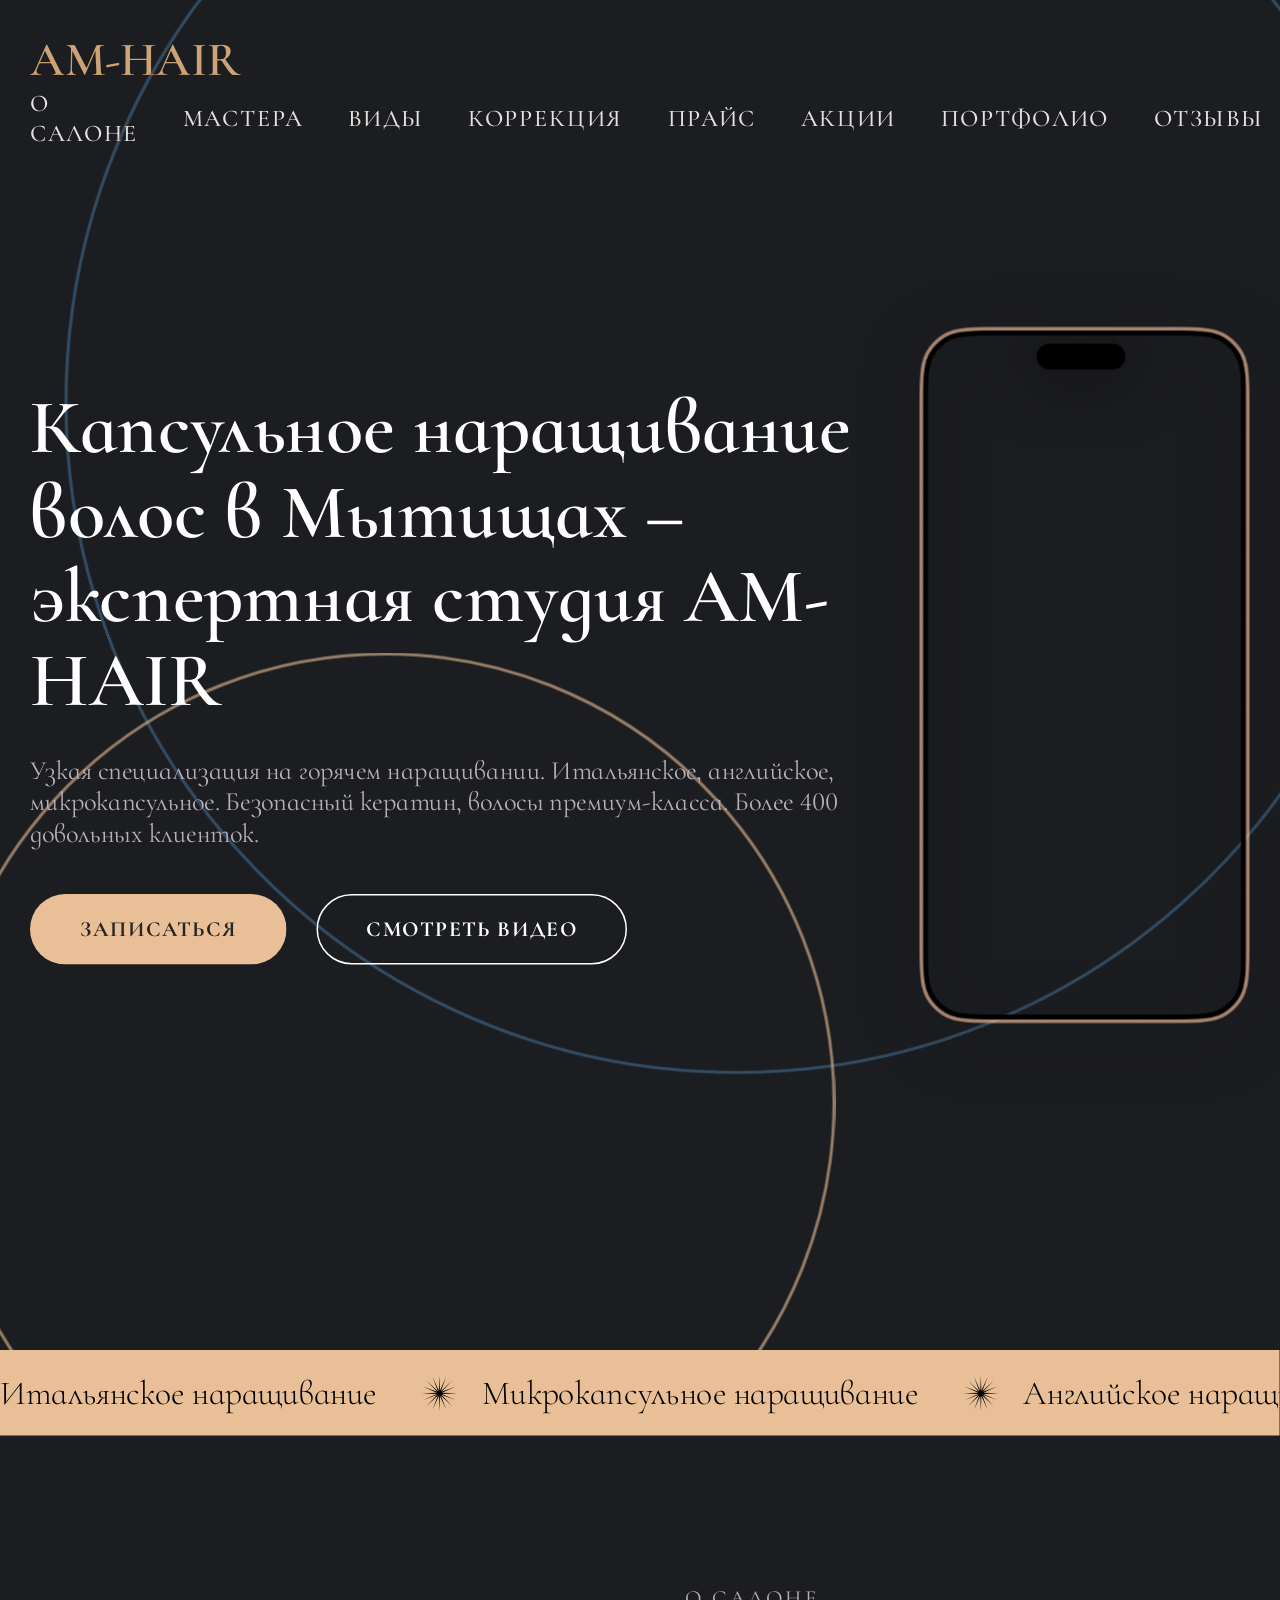
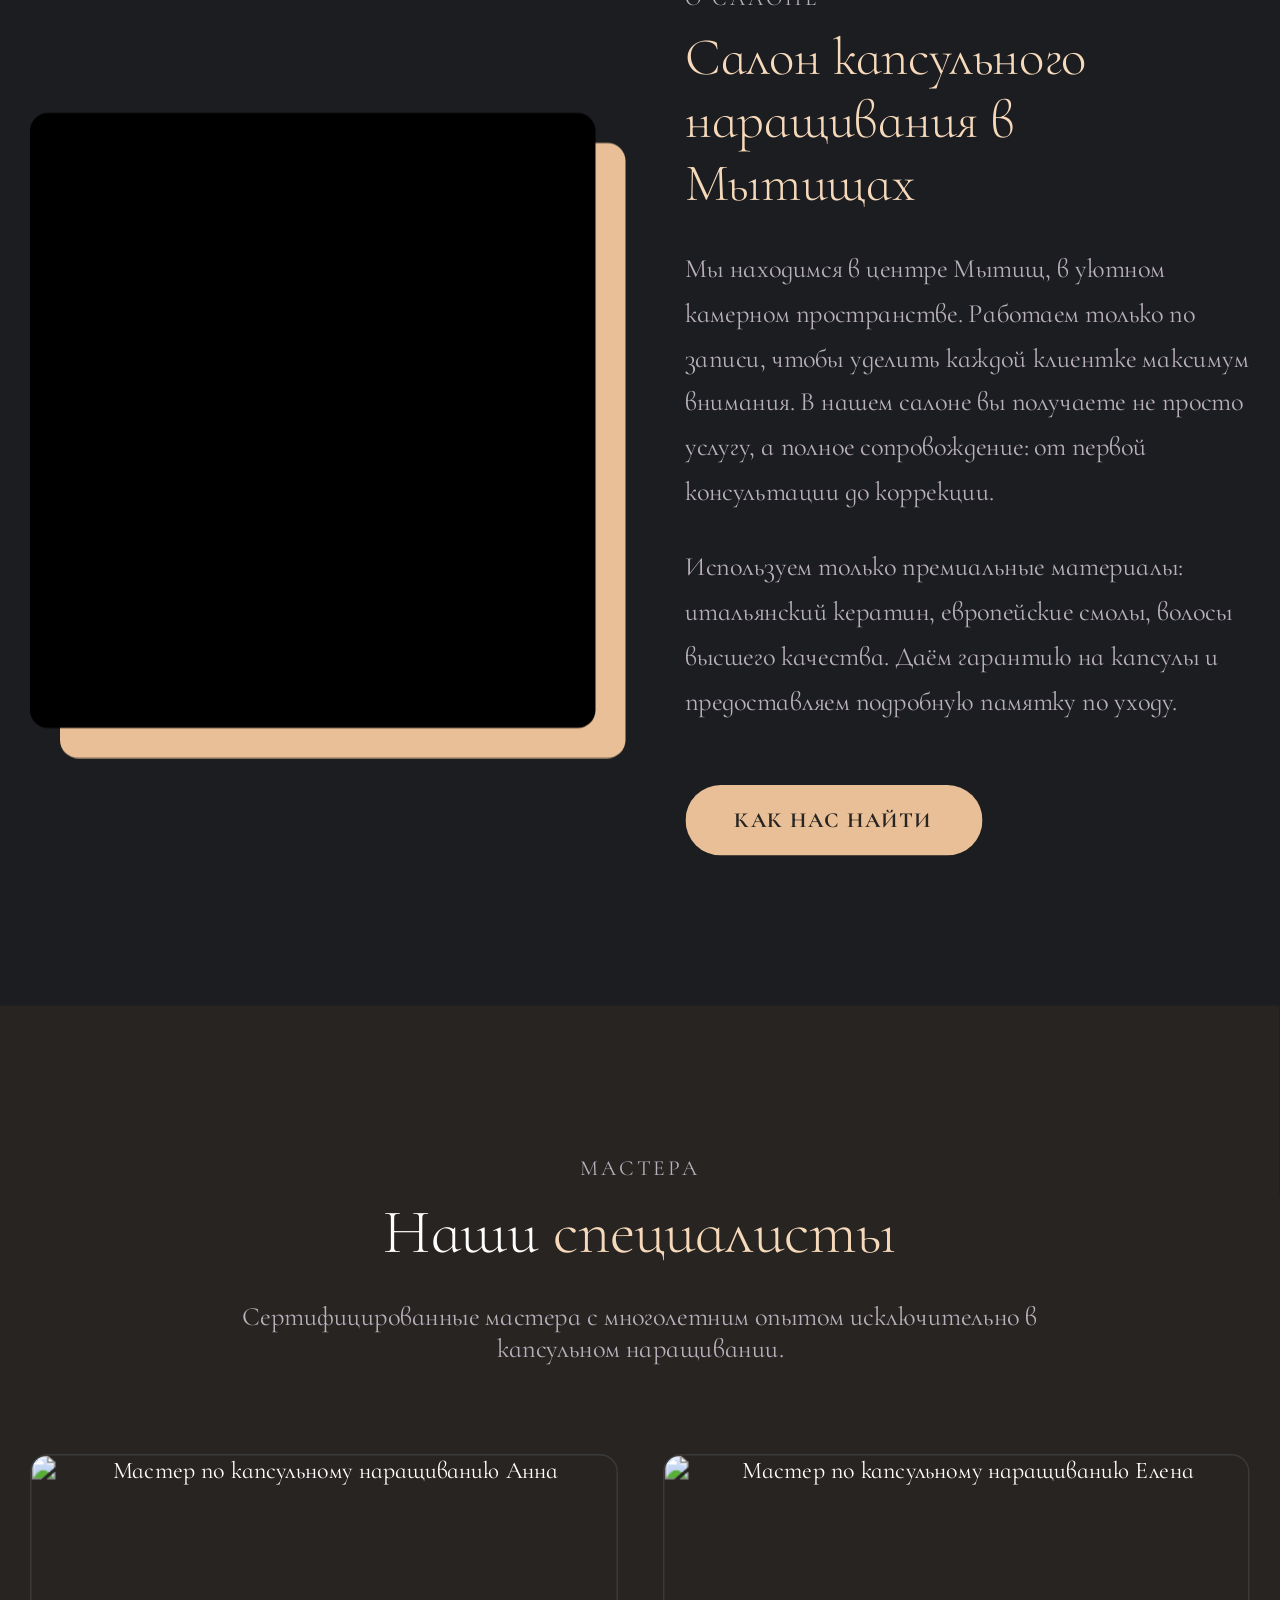
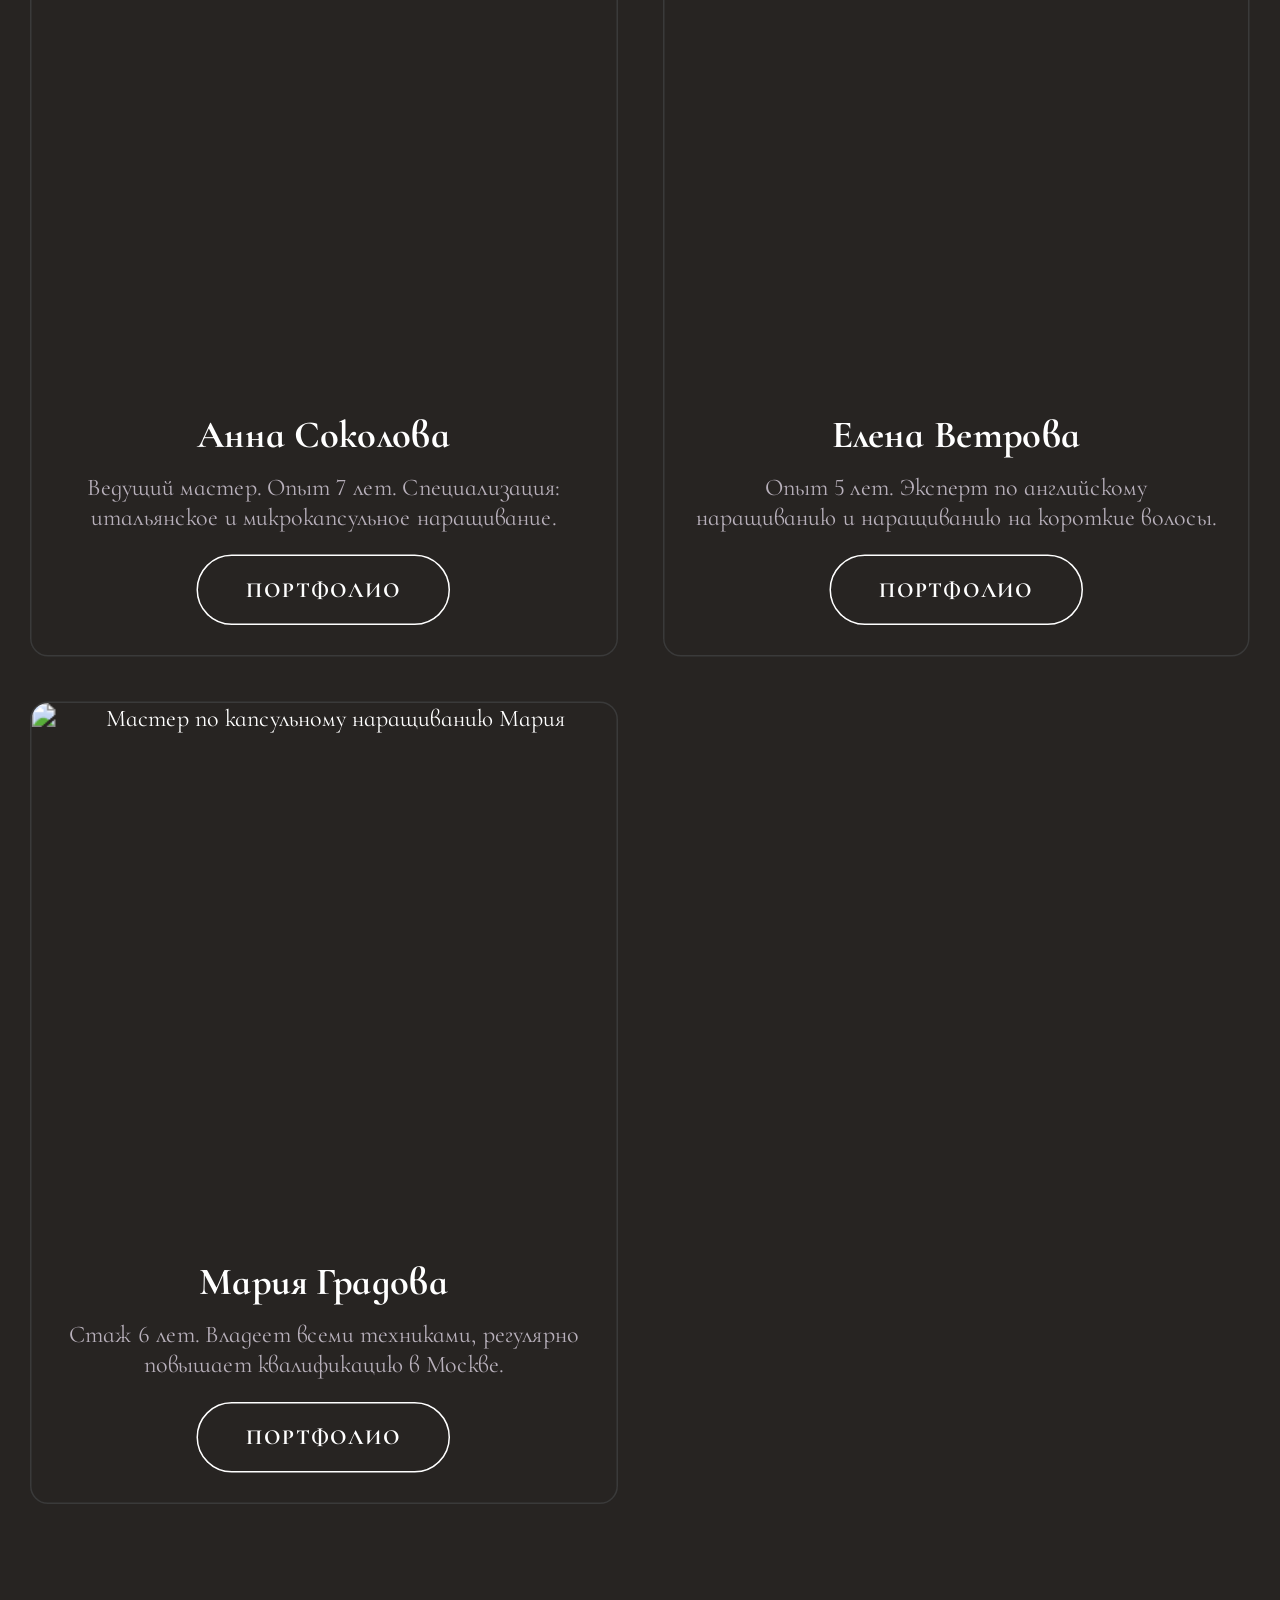
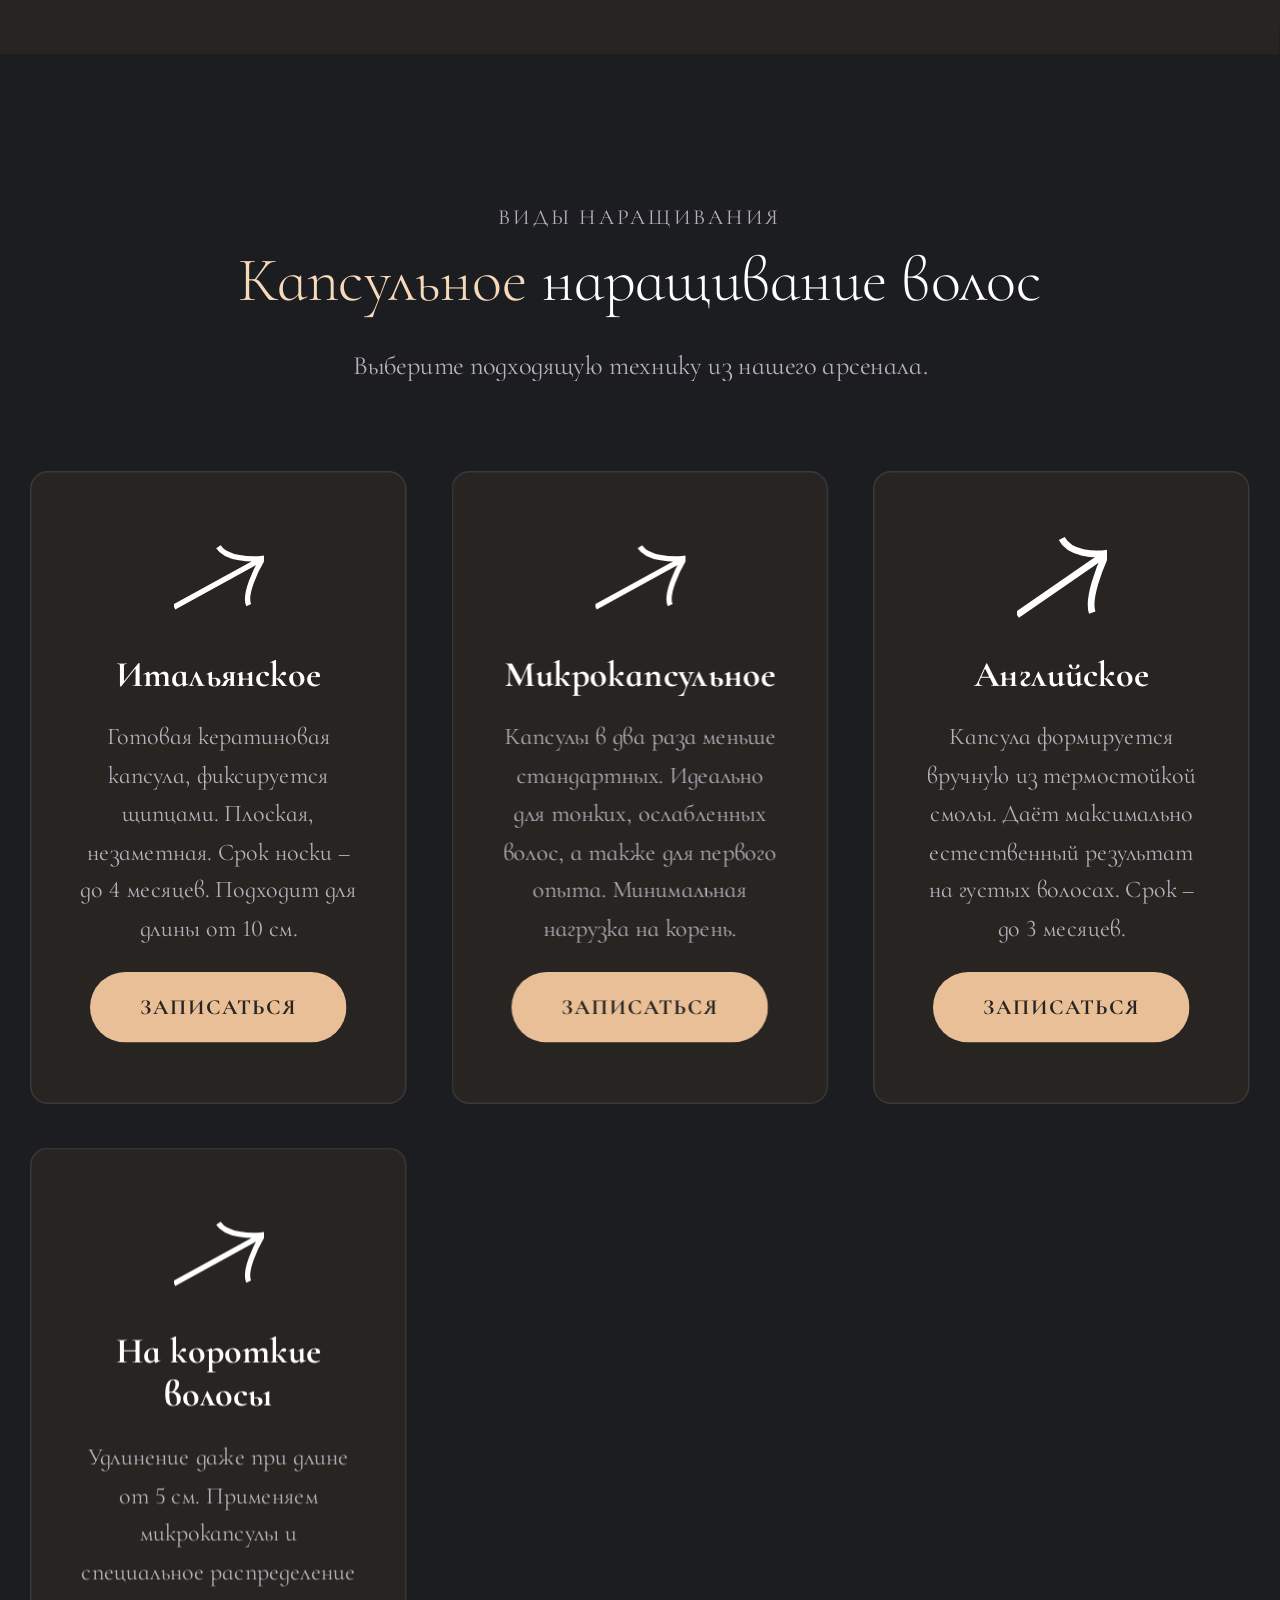
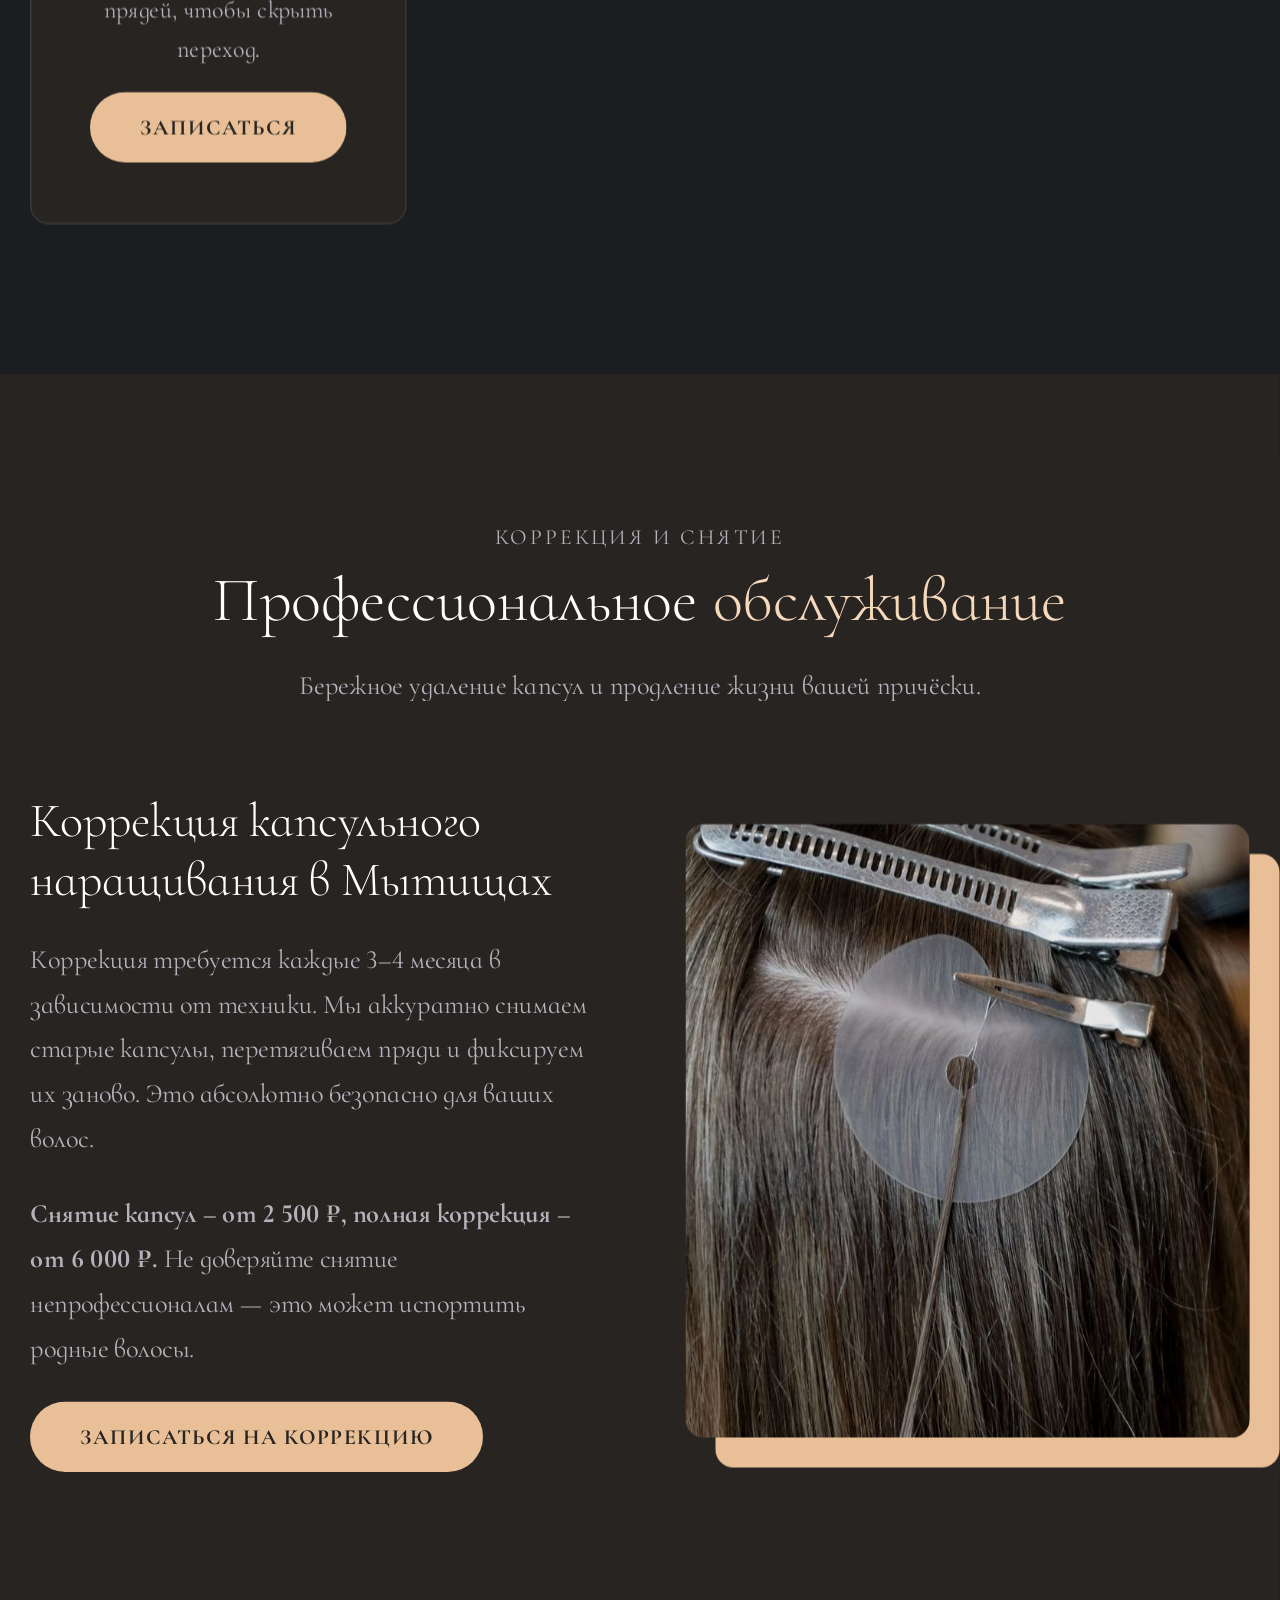
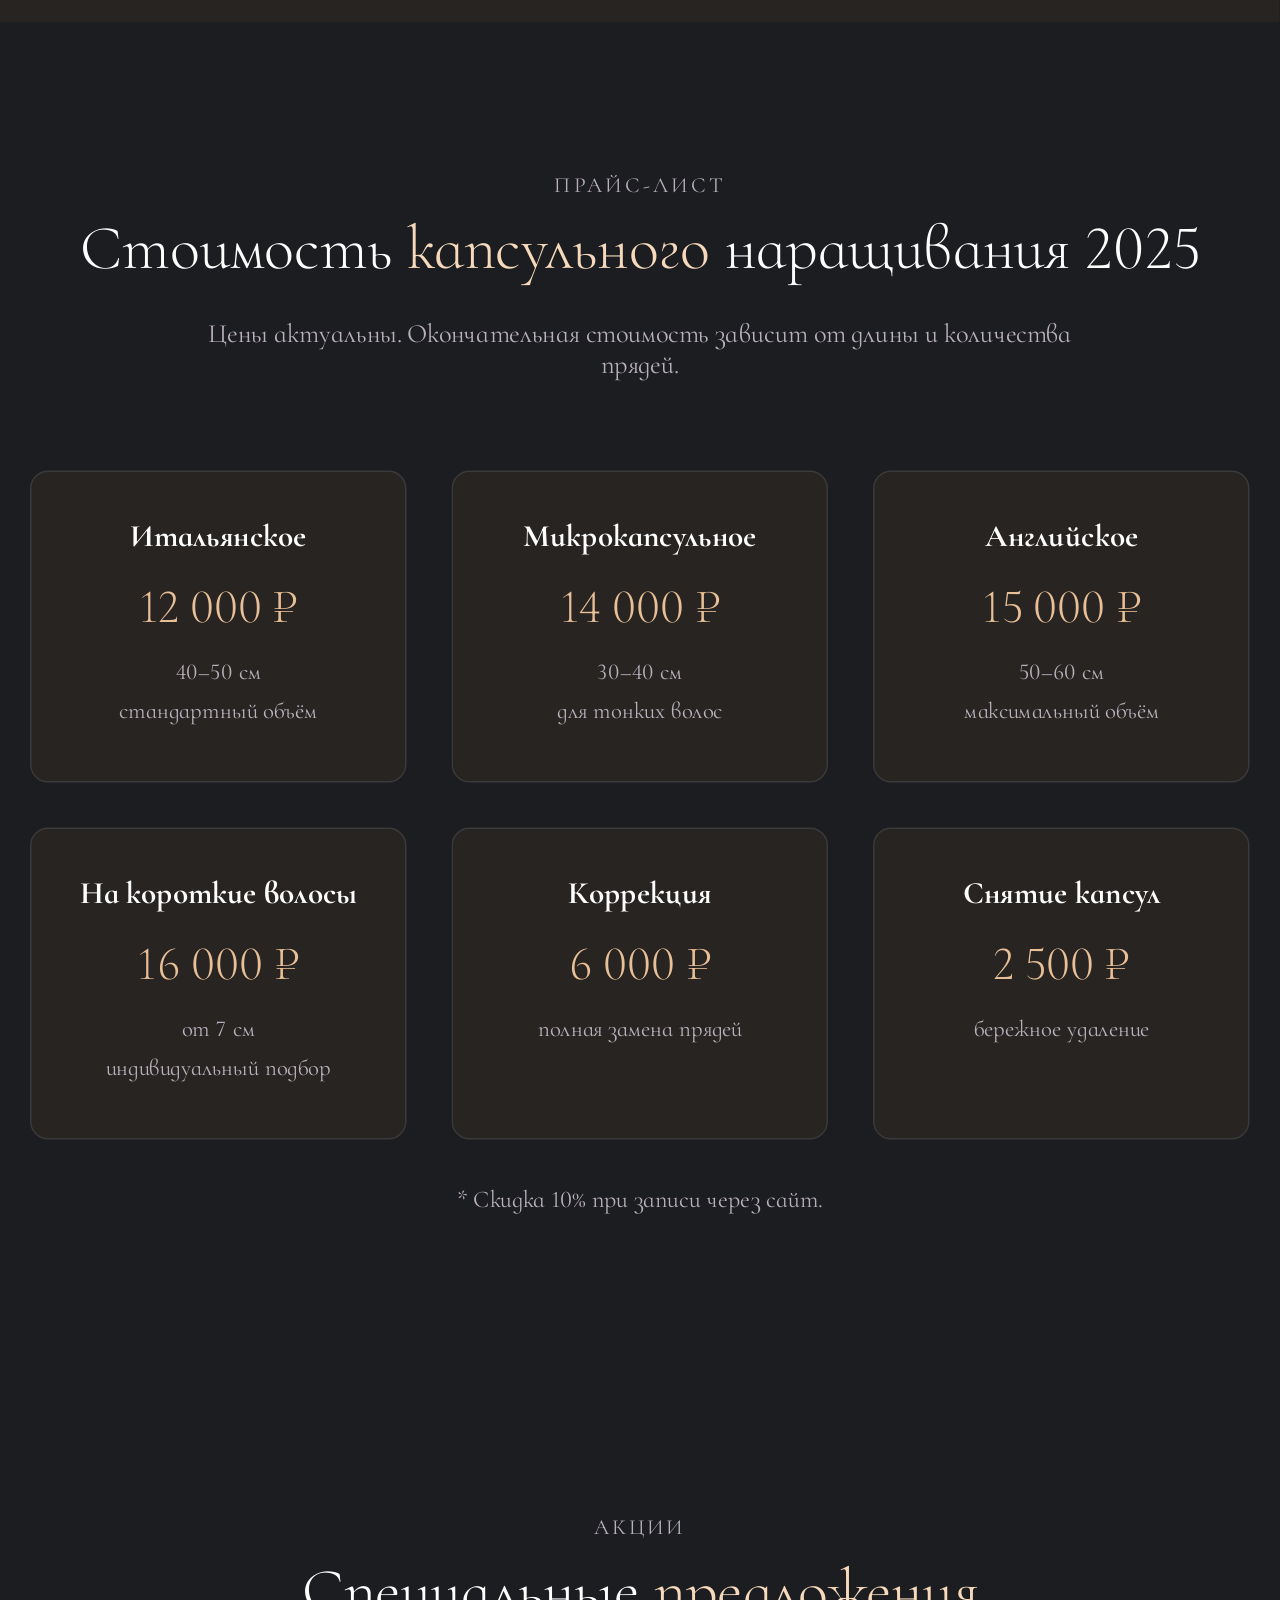
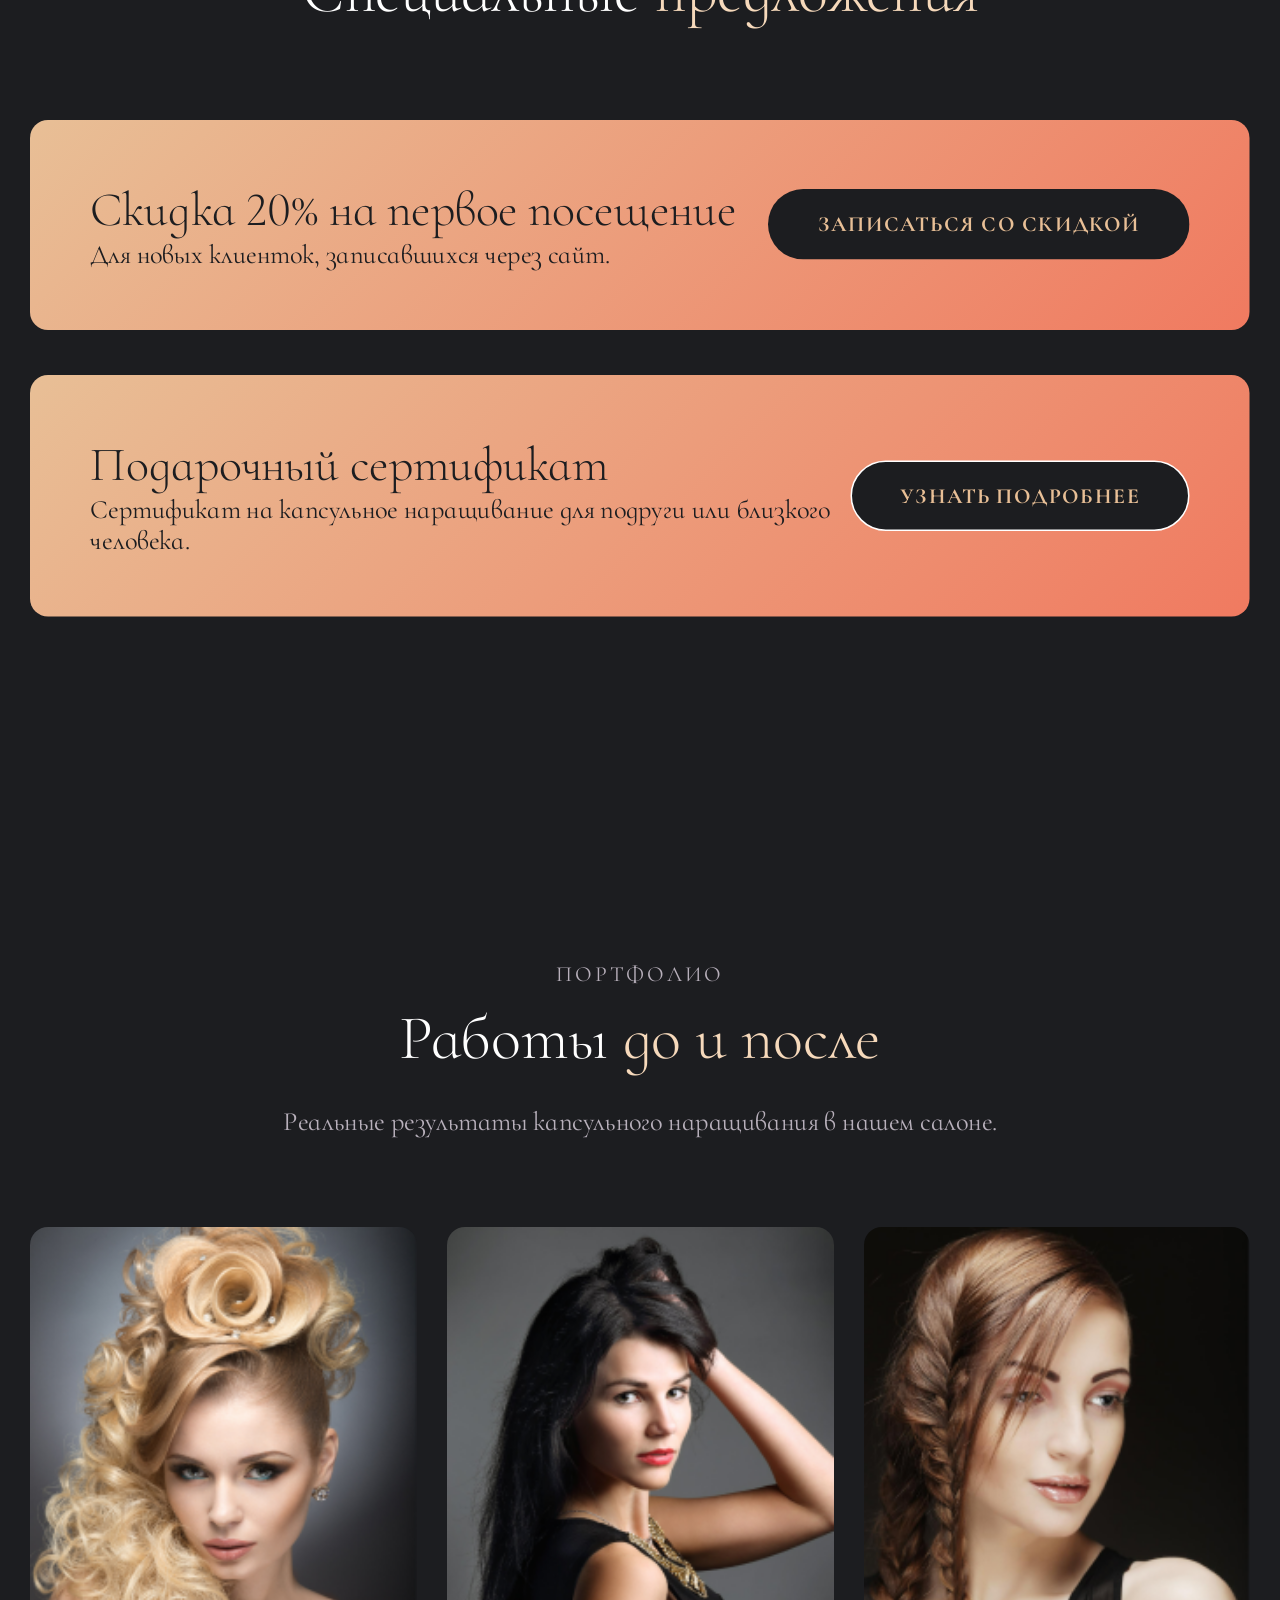
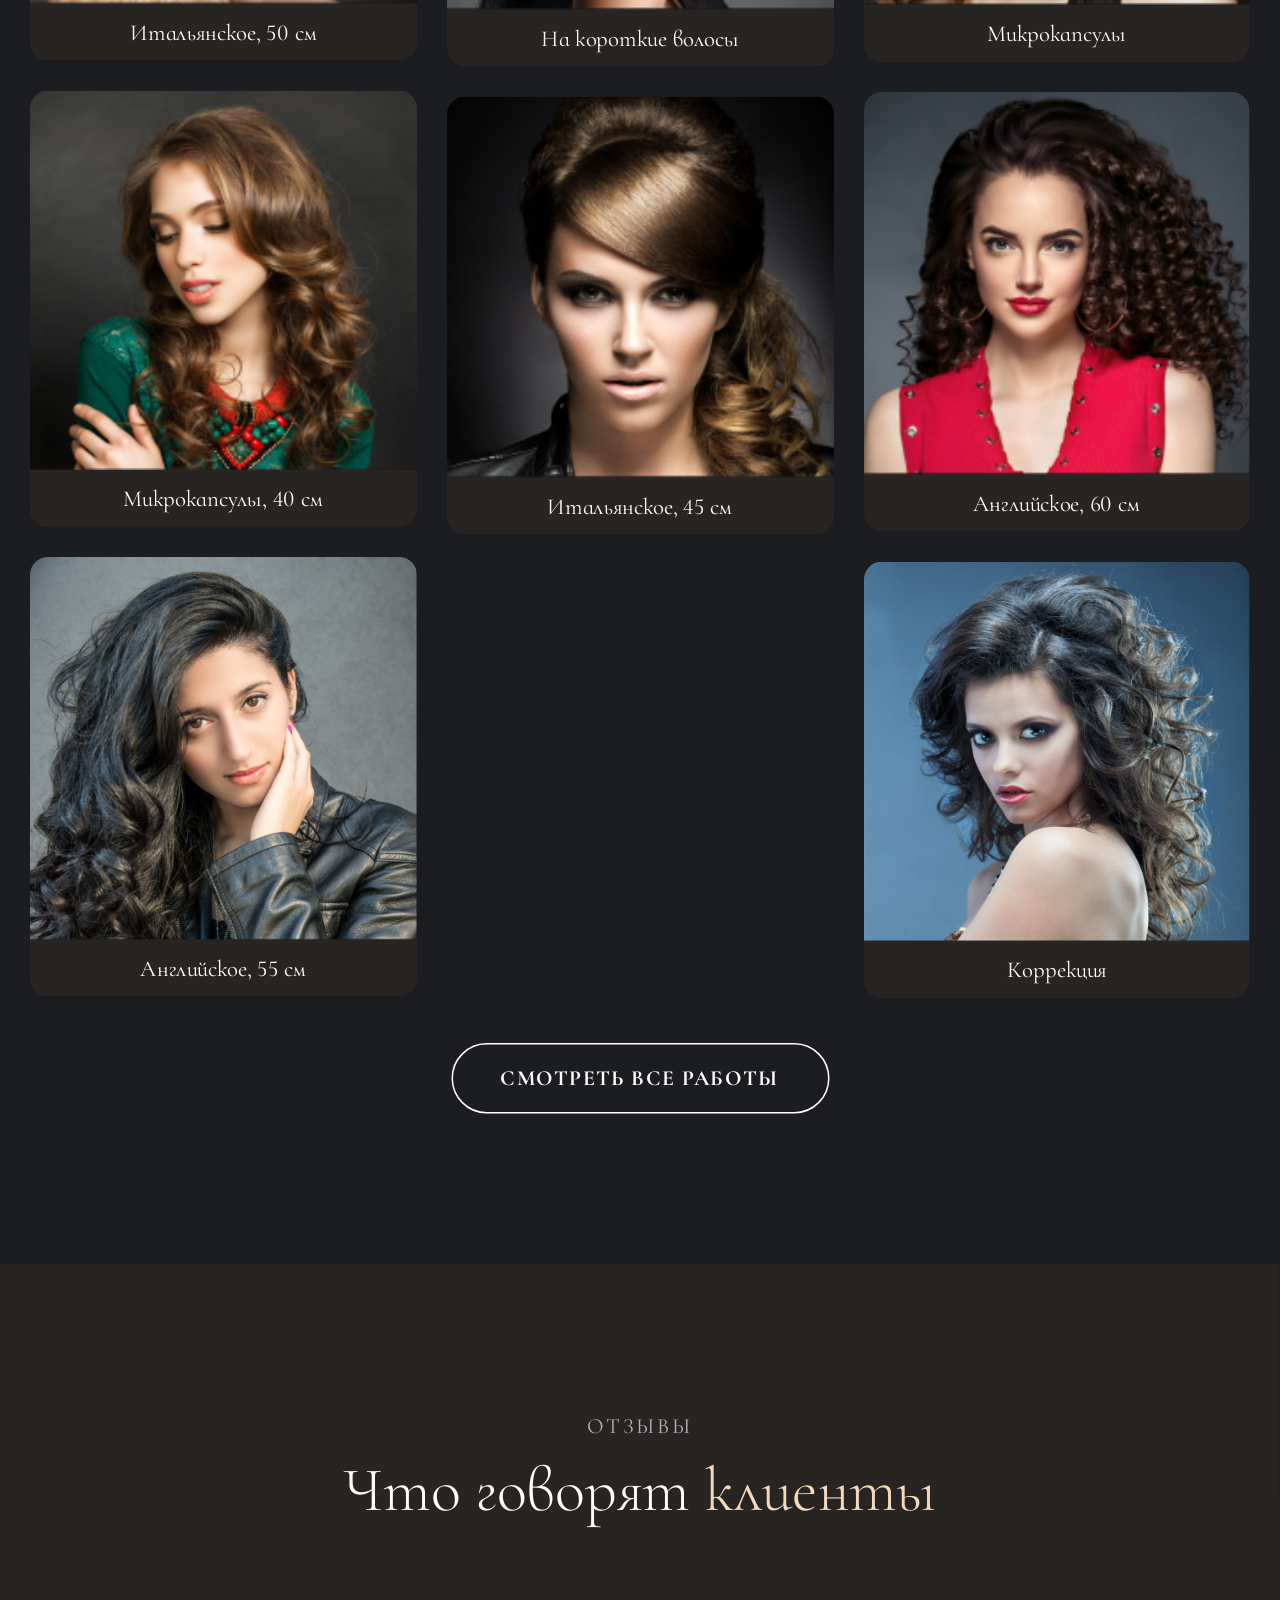
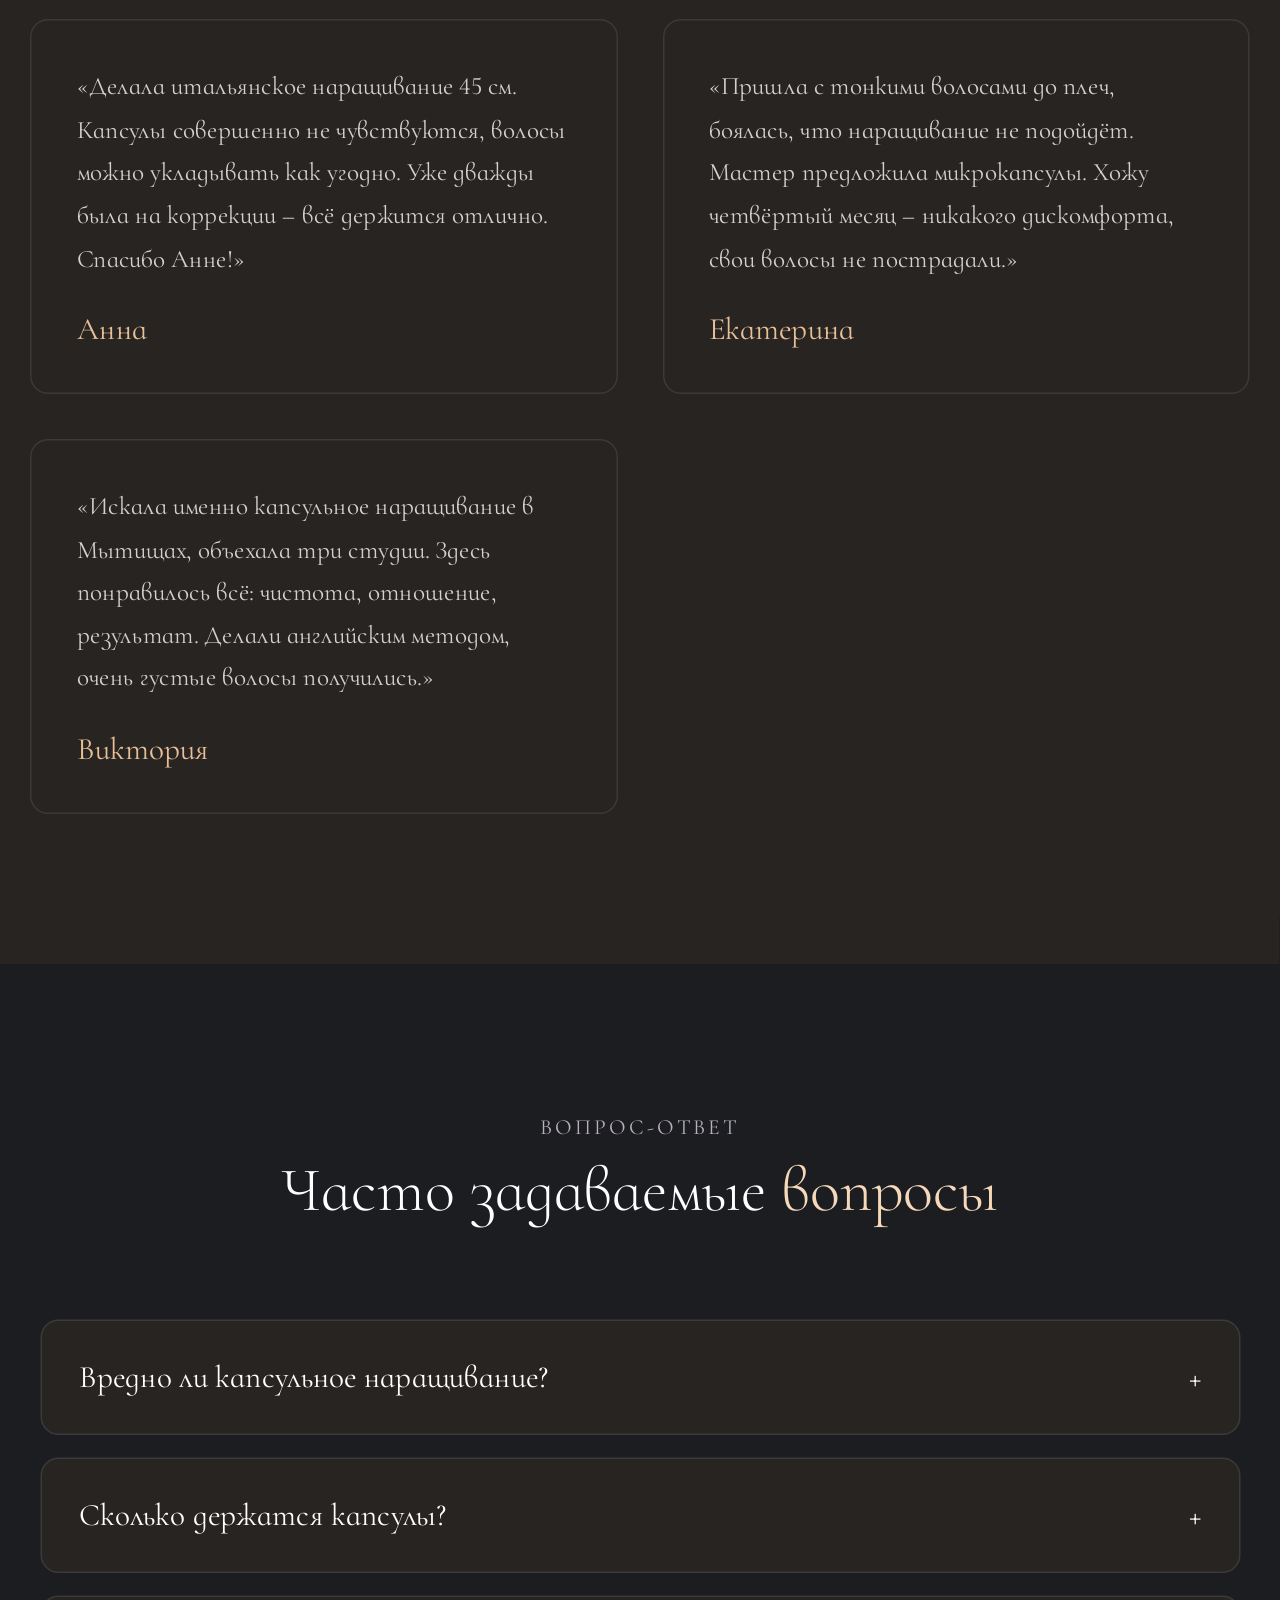
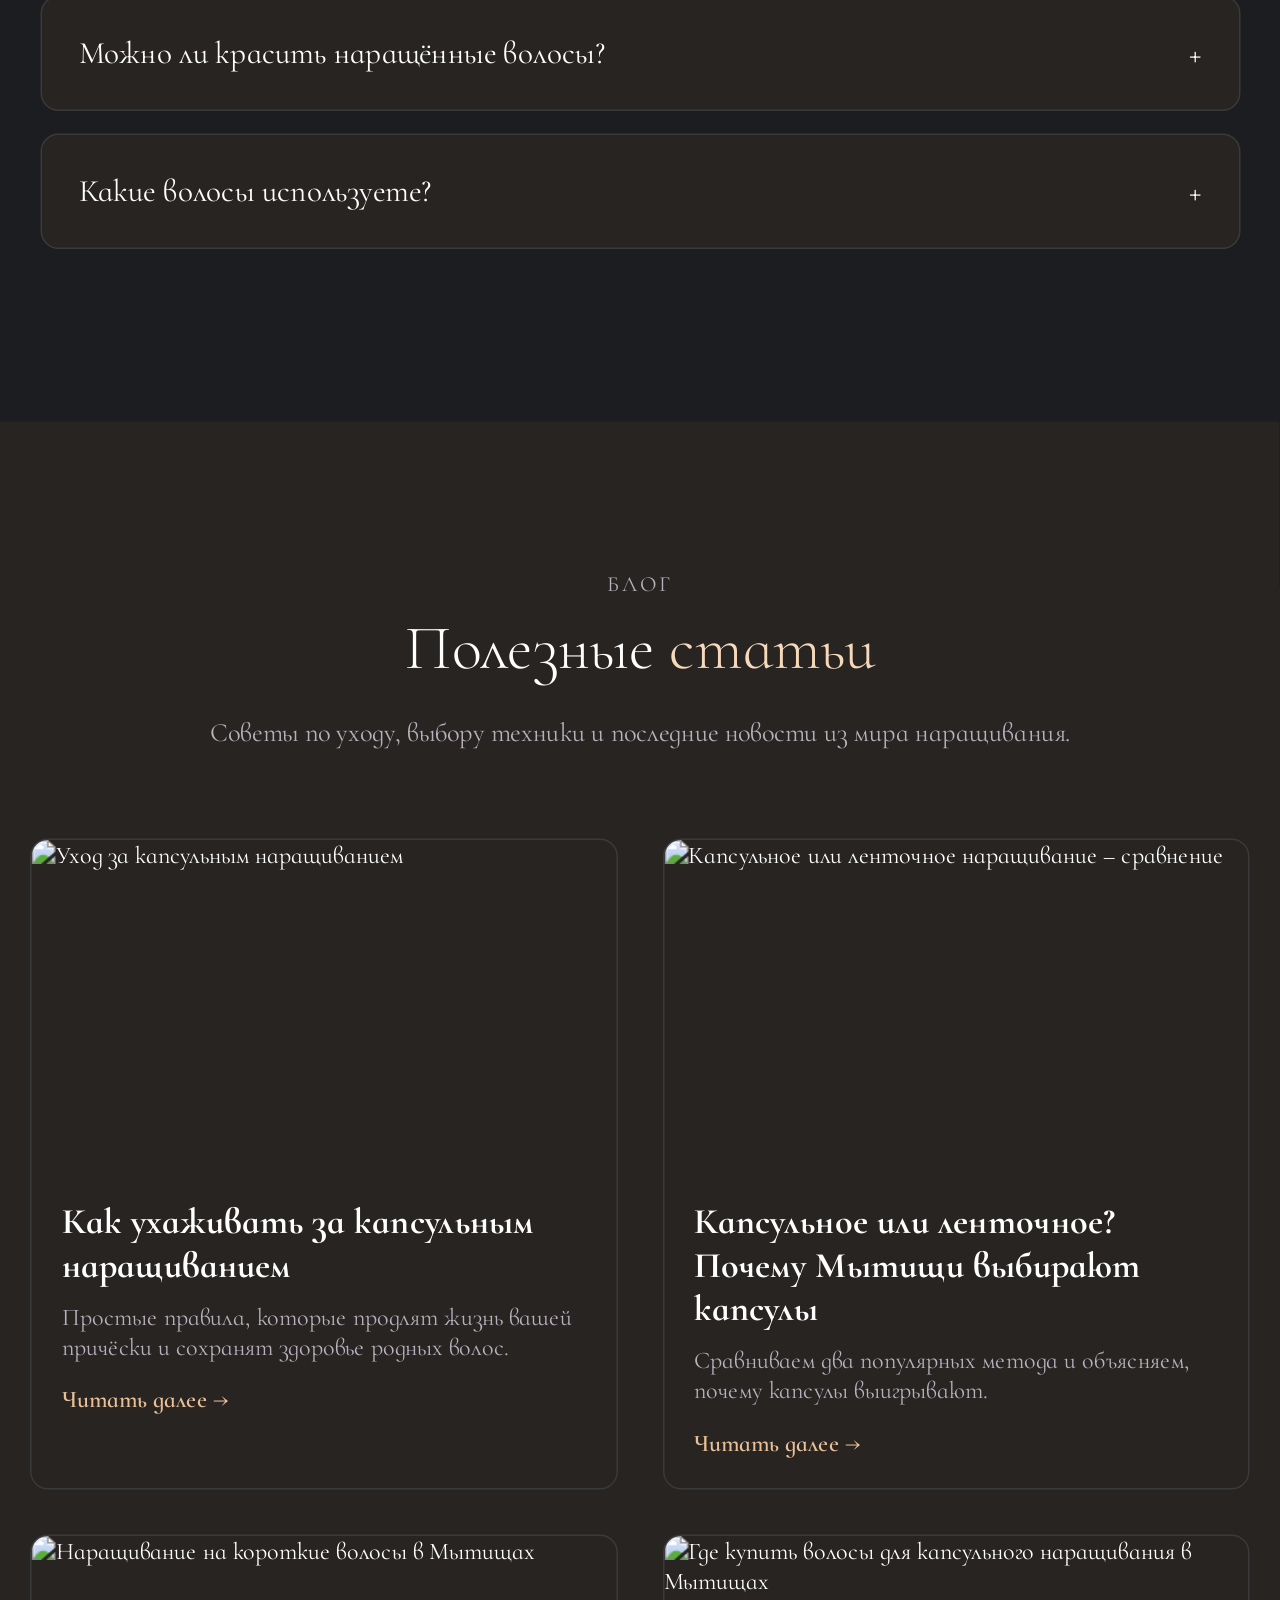
==== index.html @ 207ecf61 "Add files via upload" ====
<!DOCTYPE html>
<html lang="ru">
<head>
  <meta charset="UTF-8">
  <meta name="viewport" content="width=device-width, initial-scale=1.0">
  
  <!-- SEO Meta Tags -->
  <title>Капсульное наращивание волос в Мытищах | Салон AM-HAIR — все виды, цены, отзывы</title>
  <meta name="description" content="Капсульное наращивание волос в Мытищах в студии AM-HAIR. Итальянское, микрокапсульное, английское наращивание. Мастера с опытом от 5 лет. Цены от 12 000 ₽. Портфолио, акции, блог. Запишитесь онлайн.">
  <meta name="robots" content="index, follow">
  <link rel="canonical" href="https://am-hair.ru/">
  
  <!-- Fonts (только Cormorant Infant с разными начертаниями) -->
  <link rel="preconnect" href="https://fonts.googleapis.com">
  <link rel="preconnect" href="https://fonts.gstatic.com" crossorigin>
  <link href="https://fonts.googleapis.com/css2?family=Cormorant+Infant:ital,wght@0,300;0,400;0,500;0,600;0,700;1,300;1,400&display=swap" rel="stylesheet">
  
  <!-- AOS Animation Library -->
  <link href="https://unpkg.com/aos@2.3.1/dist/aos.css" rel="stylesheet">
  <link rel="stylesheet" href="style.css">
  
</head>
<body>

  <!-- HEADER -->
  <header id="header">
    <div class="container header-inner">
      <a href="/" class="logo">AM-HAIR</a>
      <div class="burger" id="burger">
        <div></div><div></div><div></div>
      </div>
      <nav class="nav" id="nav">
        <a href="/about.html">О салоне</a>
        <a href="/masters.html">Мастера</a>
        <a href="/types.html">Виды</a>
        <a href="/correction.html">Коррекция</a>
        <a href="/price.html">Прайс</a>
        <a href="/promo.html">Акции</a>
        <a href="/portfolio.html">Портфолио</a>
        <a href="/reviews.html">Отзывы</a>
        <a href="/faq.html">FAQ</a>
        <a href="/blog.html">Блог</a>
        <a href="/contacts.html">Контакты</a>
      </nav>
    </div>
  </header>
  <!-- HERO / ГЛАВНАЯ -->
<section class="hero" id="hero">
    <div class="hero-bg">
      <div class="ellipse ellipse-1" data-parallax="0.3"></div>
      <div class="ellipse ellipse-2" data-parallax="-0.2"></div>
    </div>

    <div class="hero-wrapper">
      <div class="hero-content" data-aos="fade-up">
        <h1>Капсульное наращивание волос в Мытищах – экспертная студия AM-HAIR</h1>
        <p>Узкая специализация на горячем наращивании. Итальянское, английское, микрокапсульное. Безопасный кератин, волосы премиум-класса. Более 400 довольных клиенток.</p>
        <div class="hero-buttons">
          <a href="contacts.html" class="btn btn-primary">Записаться</a>
          <a href="#" class="btn btn-outline">Смотреть видео</a>
        </div>
      </div>

      <!-- Мокап iPhone с видео внутри -->
      <div class="iphone-mockup" data-aos="fade-left">
        <img src="/img/iPhone 16 Pro Max.png" alt="iPhone frame" class="iphone-frame">
        <video autoplay muted loop playsinline class="iphone-video">
          <source src="/video/hero-video.mp4" type="video/mp4">
        </video>
      </div>
    </div>
  </section>

  <!-- TICKER -->
  <div class="ticker">
    <div class="ticker-wrap">
      <div class="ticker-item">Итальянское наращивание <img src="/img/star-10.svg" alt="star"></div>
      <div class="ticker-item">Микрокапсульное наращивание <img src="/img/star-20.svg" alt="star"></div>
      <div class="ticker-item">Английское наращивание <img src="/img/star-30.svg" alt="star"></div>
      <div class="ticker-item">Наращивание на короткие волосы <img src="/img/star-40.svg" alt="star"></div>
      <div class="ticker-item">Коррекция и снятие <img src="/img/star-50.svg" alt="star"></div>
      <div class="ticker-item">Итальянское наращивание <img src="/img/star-10.svg" alt="star"></div>
      <div class="ticker-item">Микрокапсульное наращивание <img src="/img/star-20.svg" alt="star"></div>
      <div class="ticker-item">Английское наращивание <img src="/img/star-30.svg" alt="star"></div>
      <div class="ticker-item">Наращивание на короткие волосы <img src="/img/star-40.svg" alt="star"></div>
      <div class="ticker-item">Коррекция и снятие <img src="/img/star-50.svg" alt="star"></div>
    </div>
  </div>

  <!-- О САЛОНЕ -->
  <section class="section-padding" id="about">
    <div class="container about-grid">
      <div class="about-img" data-aos="fade-right" data-aos-duration="1000">
      <video autoplay muted loop playsinline>
        <source src="/video/0604.mp4" type="video/mp4">
      </video>
    </div>
      <div class="about-text" data-aos="fade-left" data-aos-duration="1000">
        <div class="label">О салоне</div>
        <h2>Салон капсульного наращивания в Мытищах</h2>
        <p>Мы находимся в центре Мытищ, в уютном камерном пространстве. Работаем только по записи, чтобы уделить каждой клиентке максимум внимания. В нашем салоне вы получаете не просто услугу, а полное сопровождение: от первой консультации до коррекции.</p>
        <p>Используем только премиальные материалы: итальянский кератин, европейские смолы, волосы высшего качества. Даём гарантию на капсулы и предоставляем подробную памятку по уходу.</p>
        <a href="#contacts" class="btn btn-primary" style="margin-top:20px;">Как нас найти</a>
      </div>
    </div>
  </section>

  <!-- МАСТЕРА -->
  <section class="section-padding" id="masters" style="background:#272422;">
    <div class="container">
      <div class="section-header" data-aos="fade-up">
        <div class="label">Мастера</div>
        <h2>Наши <span>специалисты</span></h2>
        <p>Сертифицированные мастера с многолетним опытом исключительно в капсульном наращивании.</p>
      </div>
      <div class="masters-grid">
        <div class="master-card" data-aos="zoom-in" data-aos-delay="100">
          <img src="/img/image1.png" alt="Мастер по капсульному наращиванию Анна">
          <h3>Анна Соколова</h3>
          <p>Ведущий мастер. Опыт 7 лет. Специализация: итальянское и микрокапсульное наращивание.</p>
          <a href="#portfolio" class="btn btn-outline" style="margin-top:15px;">Портфолио</a>
        </div>
        <div class="master-card" data-aos="zoom-in" data-aos-delay="200">
          <img src="/img/image2.png" alt="Мастер по капсульному наращиванию Елена">
          <h3>Елена Ветрова</h3>
          <p>Опыт 5 лет. Эксперт по английскому наращиванию и наращиванию на короткие волосы.</p>
          <a href="#portfolio" class="btn btn-outline" style="margin-top:15px;">Портфолио</a>
        </div>
        <div class="master-card" data-aos="zoom-in" data-aos-delay="300">
          <img src="/img/image3.png" alt="Мастер по капсульному наращиванию Мария">
          <h3>Мария Градова</h3>
          <p>Стаж 6 лет. Владеет всеми техниками, регулярно повышает квалификацию в Москве.</p>
          <a href="#portfolio" class="btn btn-outline" style="margin-top:15px;">Портфолио</a>
        </div>
      </div>
    </div>
  </section>

  <!-- ВИДЫ НАРАЩИВАНИЯ -->
  <section class="section-padding" id="services">
    <div class="container">
      <div class="section-header" data-aos="fade-up">
        <div class="label">Виды наращивания</div>
        <h2><span>Капсульное</span> наращивание волос</h2>
        <p>Выберите подходящую технику из нашего арсенала.</p>
      </div>
      <div class="services-grid">
        <div class="service-card" data-aos="flip-left" data-aos-delay="0">
          <img src="/img/vector-10.svg" alt="Иконка">
          <h3>Итальянское</h3>
          <p>Готовая кератиновая капсула, фиксируется щипцами. Плоская, незаметная. Срок носки – до 4 месяцев. Подходит для длины от 10 см.</p>
          <a href="#contacts" class="btn btn-primary" style="margin-top:15px;">Записаться</a>
        </div>
        <div class="service-card" data-aos="flip-left" data-aos-delay="100">
          <img src="/img/vector-20.svg" alt="Иконка">
          <h3>Микрокапсульное</h3>
          <p>Капсулы в два раза меньше стандартных. Идеально для тонких, ослабленных волос, а также для первого опыта. Минимальная нагрузка на корень.</p>
          <a href="#contacts" class="btn btn-primary" style="margin-top:15px;">Записаться</a>
        </div>
        <div class="service-card" data-aos="flip-left" data-aos-delay="200">
          <img src="/img/vector-11.svg" alt="Иконка">
          <h3>Английское</h3>
          <p>Капсула формируется вручную из термостойкой смолы. Даёт максимально естественный результат на густых волосах. Срок – до 3 месяцев.</p>
          <a href="#contacts" class="btn btn-primary" style="margin-top:15px;">Записаться</a>
        </div>
        <div class="service-card" data-aos="flip-left" data-aos-delay="300">
          <img src="/img/vector-12.svg" alt="Иконка">
          <h3>На короткие волосы</h3>
          <p>Удлинение даже при длине от 5 см. Применяем микрокапсулы и специальное распределение прядей, чтобы скрыть переход.</p>
          <a href="#contacts" class="btn btn-primary" style="margin-top:15px;">Записаться</a>
        </div>
      </div>
    </div>
  </section>

  <!-- КОРРЕКЦИЯ И СНЯТИЕ -->
  <section class="section-padding" id="correction" style="background:#272422;">
    <div class="container">
      <div class="section-header" data-aos="fade-up">
        <div class="label">Коррекция и снятие</div>
        <h2>Профессиональное <span>обслуживание</span></h2>
        <p>Бережное удаление капсул и продление жизни вашей причёски.</p>
      </div>
      <div class="about-grid" style="align-items:center;">
        <div data-aos="fade-right" data-aos-duration="1000">
          <h2 style="font-family:'Cormorant Infant', serif; font-size:2rem; font-weight:300; margin-bottom:20px;">Коррекция капсульного наращивания в Мытищах</h2>
          <p style="font-size:1.1rem; line-height:1.7; color:#b8b0bb; margin-bottom:20px;">Коррекция требуется каждые 3–4 месяца в зависимости от техники. Мы аккуратно снимаем старые капсулы, перетягиваем пряди и фиксируем их заново. Это абсолютно безопасно для ваших волос.</p>
          <p style="font-size:1.1rem; line-height:1.7; color:#b8b0bb; margin-bottom:20px;"><strong>Снятие капсул – от 2 500 ₽, полная коррекция – от 6 000 ₽.</strong> Не доверяйте снятие непрофессионалам — это может испортить родные волосы.</p>
          <a href="#contacts" class="btn btn-primary">Записаться на коррекцию</a>
        </div>
        <div data-aos="fade-left" data-aos-duration="1000">
          <img src="/img/snyatie.jpg" alt="Коррекция капсульного наращивания Мытищи" style="border-radius:12px; box-shadow:20px 20px 0 #e8bf96;">
        </div>
      </div>
    </div>
  </section>

  <!-- ПРАЙС-ЛИСТ -->
  <section class="section-padding" id="price" style="background:#1c1d20;">
    <div class="container">
      <div class="section-header" data-aos="fade-up">
        <div class="label">Прайс-лист</div>
        <h2>Стоимость <span>капсульного</span> наращивания 2025</h2>
        <p>Цены актуальны. Окончательная стоимость зависит от длины и количества прядей.</p>
      </div>
      <div class="price-grid">
        <div class="price-item" data-aos="zoom-in" data-aos-delay="0" itemscope itemtype="https://schema.org/Offer">
          <h4 itemprop="name">Итальянское</h4>
          <div class="cost" itemprop="price">12 000 ₽</div>
          <meta itemprop="priceCurrency" content="RUB">
          <ul>
            <li>40–50 см</li>
            <li>стандартный объём</li>
          </ul>
        </div>
        <div class="price-item" data-aos="zoom-in" data-aos-delay="100" itemscope itemtype="https://schema.org/Offer">
          <h4 itemprop="name">Микрокапсульное</h4>
          <div class="cost" itemprop="price">14 000 ₽</div>
          <meta itemprop="priceCurrency" content="RUB">
          <ul>
            <li>30–40 см</li>
            <li>для тонких волос</li>
          </ul>
        </div>
        <div class="price-item" data-aos="zoom-in" data-aos-delay="200" itemscope itemtype="https://schema.org/Offer">
          <h4 itemprop="name">Английское</h4>
          <div class="cost" itemprop="price">15 000 ₽</div>
          <meta itemprop="priceCurrency" content="RUB">
          <ul>
            <li>50–60 см</li>
            <li>максимальный объём</li>
          </ul>
        </div>
        <div class="price-item" data-aos="zoom-in" data-aos-delay="300" itemscope itemtype="https://schema.org/Offer">
          <h4 itemprop="name">На короткие волосы</h4>
          <div class="cost" itemprop="price">16 000 ₽</div>
          <meta itemprop="priceCurrency" content="RUB">
          <ul>
            <li>от 7 см</li>
            <li>индивидуальный подбор</li>
          </ul>
        </div>
        <div class="price-item" data-aos="zoom-in" data-aos-delay="400" itemscope itemtype="https://schema.org/Offer">
          <h4 itemprop="name">Коррекция</h4>
          <div class="cost" itemprop="price">6 000 ₽</div>
          <meta itemprop="priceCurrency" content="RUB">
          <ul>
            <li>полная замена прядей</li>
          </ul>
        </div>
        <div class="price-item" data-aos="zoom-in" data-aos-delay="500" itemscope itemtype="https://schema.org/Offer">
          <h4 itemprop="name">Снятие капсул</h4>
          <div class="cost" itemprop="price">2 500 ₽</div>
          <meta itemprop="priceCurrency" content="RUB">
          <ul>
            <li>бережное удаление</li>
          </ul>
        </div>
      </div>
      <p style="text-align:center; margin-top:30px; color:#b8b0bb; font-size:1rem;">* Скидка 10% при записи через сайт.</p>
    </div>
  </section>

  <!-- АКЦИИ -->
  <section class="section-padding" id="promo">
    <div class="container">
      <div class="section-header" data-aos="fade-up">
        <div class="label">Акции</div>
        <h2>Специальные <span>предложения</span></h2>
      </div>
      <div class="promo-card" data-aos="fade-right" data-aos-duration="1000">
        <div>
          <h3>Скидка 20% на первое посещение</h3>
          <p>Для новых клиенток, записавшихся через сайт.</p>
        </div>
        <a href="#contacts" class="btn btn-primary">Записаться со скидкой</a>
      </div>
      <div class="promo-card" data-aos="fade-left" data-aos-duration="1000">
        <div>
          <h3>Подарочный сертификат</h3>
          <p>Сертификат на капсульное наращивание для подруги или близкого человека.</p>
        </div>
        <a href="#contacts" class="btn btn-outline" style="background:#1c1d20; color:#e8bf96;">Узнать подробнее</a>
      </div>
    </div>
  </section>

  <!-- ПОРТФОЛИО -->
  <section class="section-padding" id="portfolio">
    <div class="container">
      <div class="section-header" data-aos="fade-up">
        <div class="label">Портфолио</div>
        <h2>Работы <span>до и после</span></h2>
        <p>Реальные результаты капсульного наращивания в нашем салоне.</p>
      </div>
      <div class="masonry">
        <div class="masonry-item" data-aos="zoom-in" data-aos-delay="100">
          <img src="/img/_6650.png" alt="Итальянское капсульное наращивание до и после Мытищи 50 см">
          <p style="text-align:center; padding:10px; background:#272422; color:#fff; font-size:0.95rem;">Итальянское, 50 см</p>
        </div>
        <div class="masonry-item" data-aos="zoom-in" data-aos-delay="150">
          <img src="/img/_39150.png" alt="Микрокапсульное наращивание до и после Мытищи 40 см">
          <p style="text-align:center; padding:10px; background:#272422; color:#fff; font-size:0.95rem;">Микрокапсулы, 40 см</p>
        </div>
        <div class="masonry-item" data-aos="zoom-in" data-aos-delay="200">
          <img src="/img/_4280.png" alt="Английское наращивание до и после Мытищи 55 см">
          <p style="text-align:center; padding:10px; background:#272422; color:#fff; font-size:0.95rem;">Английское, 55 см</p>
        </div>
        <div class="masonry-item" data-aos="zoom-in" data-aos-delay="250">
          <img src="/img/_14140.png" alt="Наращивание на короткие волосы до и после Мытищи">
          <p style="text-align:center; padding:10px; background:#272422; color:#fff; font-size:0.95rem;">На короткие волосы</p>
        </div>
        <div class="masonry-item" data-aos="zoom-in" data-aos-delay="300">
          <img src="/img/_7040.png" alt="Итальянское капсульное наращивание 45 см">
          <p style="text-align:center; padding:10px; background:#272422; color:#fff; font-size:0.95rem;">Итальянское, 45 см</p>
        </div>
        <div class="masonry-item" data-aos="zoom-in" data-aos-delay="350">
          <img src="/img/_539980.png" alt="Микрокапсульное наращивание результат">
          <p style="text-align:center; padding:10px; background:#272422; color:#fff; font-size:0.95rem;">Микрокапсулы</p>
        </div>
        <div class="masonry-item" data-aos="zoom-in" data-aos-delay="400">
          <img src="/img/_15770.png" alt="Английское наращивание 60 см">
          <p style="text-align:center; padding:10px; background:#272422; color:#fff; font-size:0.95rem;">Английское, 60 см</p>
        </div>
        <div class="masonry-item" data-aos="zoom-in" data-aos-delay="450">
          <img src="/img/_277130.png" alt="Коррекция капсульного наращивания">
          <p style="text-align:center; padding:10px; background:#272422; color:#fff; font-size:0.95rem;">Коррекция</p>
        </div>
      </div>
      <div style="text-align:center; margin-top:30px;">
        <a href="#" class="btn btn-outline">Смотреть все работы</a>
      </div>
    </div>
  </section>

  <!-- ОТЗЫВЫ с микроразметкой Review -->
  <section class="section-padding" id="reviews" style="background:#272422;">
    <div class="container">
      <div class="section-header" data-aos="fade-up">
        <div class="label">Отзывы</div>
        <h2>Что говорят <span>клиенты</span></h2>
      </div>
      <div class="reviews-grid">
        <div class="review-card" itemprop="review" itemscope itemtype="https://schema.org/Review" data-aos="fade-up" data-aos-delay="0">
          <p class="review-text" itemprop="reviewBody">«Делала итальянское наращивание 45 см. Капсулы совершенно не чувствуются, волосы можно укладывать как угодно. Уже дважды была на коррекции – всё держится отлично. Спасибо Анне!»</p>
          <div class="review-author" itemprop="author" itemscope itemtype="https://schema.org/Person"><span itemprop="name">Анна</span></div>
          <meta itemprop="datePublished" content="2025-03-17">
        </div>
        <div class="review-card" itemprop="review" itemscope itemtype="https://schema.org/Review" data-aos="fade-up" data-aos-delay="100">
          <p class="review-text" itemprop="reviewBody">«Пришла с тонкими волосами до плеч, боялась, что наращивание не подойдёт. Мастер предложила микрокапсулы. Хожу четвёртый месяц – никакого дискомфорта, свои волосы не пострадали.»</p>
          <div class="review-author" itemprop="author" itemscope itemtype="https://schema.org/Person"><span itemprop="name">Екатерина</span></div>
          <meta itemprop="datePublished" content="2025-04-02">
        </div>
        <div class="review-card" itemprop="review" itemscope itemtype="https://schema.org/Review" data-aos="fade-up" data-aos-delay="200">
          <p class="review-text" itemprop="reviewBody">«Искала именно капсульное наращивание в Мытищах, объехала три студии. Здесь понравилось всё: чистота, отношение, результат. Делали английским методом, очень густые волосы получились.»</p>
          <div class="review-author" itemprop="author" itemscope itemtype="https://schema.org/Person"><span itemprop="name">Виктория</span></div>
          <meta itemprop="datePublished" content="2025-05-20">
        </div>
      </div>
    </div>
  </section>

  <!-- FAQ с микроразметкой FAQPage -->
  <section class="section-padding" id="faq">
    <div class="container">
      <div class="section-header" data-aos="fade-up">
        <div class="label">Вопрос-ответ</div>
        <h2>Часто задаваемые <span>вопросы</span></h2>
      </div>
      <div class="faq-list" itemscope itemtype="https://schema.org/FAQPage">
        <div class="faq-item" data-aos="fade-up" itemprop="mainEntity" itemscope itemtype="https://schema.org/Question">
          <div class="faq-question" itemprop="name">Вредно ли капсульное наращивание? <span class="faq-icon">+</span></div>
          <div class="faq-answer" itemprop="acceptedAnswer" itemscope itemtype="https://schema.org/Answer">
            <span itemprop="text">При соблюдении технологии и использовании качественных материалов наращивание абсолютно безопасно. Мы даём гарантию на капсулы и обучаем правильному уходу.</span>
          </div>
        </div>
        <div class="faq-item" data-aos="fade-up" itemprop="mainEntity" itemscope itemtype="https://schema.org/Question">
          <div class="faq-question" itemprop="name">Сколько держатся капсулы? <span class="faq-icon">+</span></div>
          <div class="faq-answer" itemprop="acceptedAnswer" itemscope itemtype="https://schema.org/Answer">
            <span itemprop="text">Срок носки зависит от техники: итальянское – до 4 месяцев, английское – до 3. Затем требуется коррекция.</span>
          </div>
        </div>
        <div class="faq-item" data-aos="fade-up" itemprop="mainEntity" itemscope itemtype="https://schema.org/Question">
          <div class="faq-question" itemprop="name">Можно ли красить наращённые волосы? <span class="faq-icon">+</span></div>
          <div class="faq-answer" itemprop="acceptedAnswer" itemscope itemtype="https://schema.org/Answer">
            <span itemprop="text">Да, но лучше доверить окрашивание профессионалу. Мы можем выполнить тонирование или окрашивание после наращивания.</span>
          </div>
        </div>
        <div class="faq-item" data-aos="fade-up" itemprop="mainEntity" itemscope itemtype="https://schema.org/Question">
          <div class="faq-question" itemprop="name">Какие волосы используете? <span class="faq-icon">+</span></div>
          <div class="faq-answer" itemprop="acceptedAnswer" itemscope itemtype="https://schema.org/Answer">
            <span itemprop="text">Мы работаем с премиальными славянскими и европейскими волосами. Они проходят специальную обработку и сохраняют качество на весь период носки.</span>
          </div>
        </div>
      </div>
    </div>
  </section>

  <!-- БЛОГ -->
  <section class="section-padding" id="blog" style="background:#272422;">
    <div class="container">
      <div class="section-header" data-aos="fade-up">
        <div class="label">Блог</div>
        <h2>Полезные <span>статьи</span></h2>
        <p>Советы по уходу, выбору техники и последние новости из мира наращивания.</p>
      </div>
      <div class="blog-grid">
        <div class="blog-card" data-aos="fade-up" data-aos-delay="0">
          <img src="/img/image-3860.png" alt="Уход за капсульным наращиванием">
          <div class="blog-card-content">
            <h4>Как ухаживать за капсульным наращиванием</h4>
            <p>Простые правила, которые продлят жизнь вашей причёски и сохранят здоровье родных волос.</p>
            <a href="#" class="read-more">Читать далее →</a>
          </div>
        </div>
        <div class="blog-card" data-aos="fade-up" data-aos-delay="100">
          <img src="/img/image-3850.png" alt="Капсульное или ленточное наращивание – сравнение">
          <div class="blog-card-content">
            <h4>Капсульное или ленточное? Почему Мытищи выбирают капсулы</h4>
            <p>Сравниваем два популярных метода и объясняем, почему капсулы выигрывают.</p>
            <a href="#" class="read-more">Читать далее →</a>
          </div>
        </div>
        <div class="blog-card" data-aos="fade-up" data-aos-delay="200">
          <img src="/img/image-3840.png" alt="Наращивание на короткие волосы в Мытищах">
          <div class="blog-card-content">
            <h4>Наращивание на короткие волосы: мифы и реальность</h4>
            <p>Даже с длиной 5 см можно получить роскошную гриву. Рассказываем, как это работает.</p>
            <a href="#" class="read-more">Читать далее →</a>
          </div>
        </div>
        <div class="blog-card" data-aos="fade-up" data-aos-delay="300">
          <img src="/img/image-3830.png" alt="Где купить волосы для капсульного наращивания в Мытищах">
          <div class="blog-card-content">
            <h4>Где купить волосы для капсульного наращивания в Мытищах</h4>
            <p>Обзор локальных магазинов и проверенных поставщиков.</p>
            <a href="#" class="read-more">Читать далее →</a>
          </div>
        </div>
      </div>
      <div style="text-align:center; margin-top:30px;">
        <a href="#" class="btn btn-outline">Все статьи</a>
      </div>
    </div>
  </section>

  <!-- КОНТАКТЫ с формой -->
  <section class="section-padding" id="contacts">
    <div class="container">
      <div class="section-header" data-aos="fade-up">
        <div class="label">Контакты</div>
        <h2>Свяжитесь <span>с нами</span></h2>
      </div>
      <div class="contact-grid">
        <div class="contact-info" data-aos="fade-right" data-aos-duration="1000">
          <p><strong>Адрес:</strong> г. Мытищи,ул. Академика Каргина, 36</p>
          <p><strong>Телефон:</strong> <a href="tel:+79261234567">+7 (926) 123-45-67</a></p>
          <p><strong>График работы:</strong> ежедневно с 10:00 до 21:00</p>
          <p><strong>E-mail:</strong> info@am-hair.ru</p>
          <p>Бесплатная парковка. Работаем строго по записи.</p>
          <div class="contact-form" style="margin-top:30px;">
            <form action="#" method="post">
              <input type="text" name="name" placeholder="Ваше имя" required>
              <input type="tel" name="phone" placeholder="Телефон" required>
              <textarea name="message" placeholder="Комментарий (желаемая техника, длина)" rows="3"></textarea>
              <button type="submit" class="btn btn-primary">Отправить заявку</button>
            </form>
          </div>
        </div>
        <div class="map" data-aos="fade-left" data-aos-duration="1000">
          <iframe src="https://yandex.ru/map-widget/v1/?ll=37.7387%2C55.9095&z=15" width="100%" height="400" frameborder="0" style="border:0; border-radius:12px;" allowfullscreen></iframe>
        </div>
      </div>
    </div>
  </section>

  <!-- FOOTER -->
  <footer>
    <div class="container">
      <div class="footer-grid">
        <div>
          <h4>AM-HAIR</h4>
          <p>Профессиональное капсульное наращивание в Мытищах.</p>
        </div>
        <div>
          <h4>Услуги</h4>
          <a href="#services">Итальянское</a>
          <a href="#services">Микрокапсульное</a>
          <a href="#services">Английское</a>
          <a href="#services">На короткие волосы</a>
          <a href="/correction.html">Коррекция</a>
        </div>
        <div>
          <h4>Навигация</h4>
          <a href="#hero">Главная</a>
          <a href="#about">О салоне</a>
          <a href="#price">Прайс-лист</a>
          <a href="#portfolio">Портфолио</a>
          <a href="#reviews">Отзывы</a>
          <a href="#blog">Блог</a>
        </div>
        <div>
          <h4>Контакты</h4>
          <p>г. Мытищи, ул. Лётная, 14</p>
          <p>+7 (926) 123-45-67</p>
          <p>info@am-hair.ru</p>
          <p>Ежедневно 10:00–21:00</p>
        </div>
      </div>
      <div class="copyright">
        © 2025 AM-HAIR – капсульное наращивание волос в Мытищах. Все права защищены.
      </div>
    </div>
  </footer>

  <!-- SCROLL TO TOP -->
  <div class="scroll-top" id="scrollTop">↑</div>

  <!-- JSON-LD Schema.org (расширенная) -->
  <script type="application/ld+json">
    {
      "@context": "https://schema.org",
      "@type": "HairSalon",
      "name": "AM-HAIR – капсульное наращивание волос в Мытищах",
      "image": "https://am-hair.ru/logo.png",
      "@id": "https://am-hair.ru/",
      "url": "https://am-hair.ru/",
      "telephone": "+7 (926) 123-45-67",
      "address": {
        "@type": "PostalAddress",
        "streetAddress": "ул. Лётная, д. 14, корп. 1",
        "addressLocality": "Мытищи",
        "postalCode": "141008",
        "addressCountry": "RU"
      },
      "geo": {
        "@type": "GeoCoordinates",
        "latitude": 55.9095,
        "longitude": 37.7387
      },
      "openingHoursSpecification": [
        {
          "@type": "OpeningHoursSpecification",
          "dayOfWeek": ["Monday","Tuesday","Wednesday","Thursday","Friday","Saturday","Sunday"],
          "opens": "10:00",
          "closes": "21:00"
        }
      ],
      "priceRange": "от 12000 ₽",
      "makesOffer": [
        {
          "@type": "Offer",
          "itemOffered": {
            "@type": "Service",
            "name": "Итальянское капсульное наращивание",
            "description": "Горячее наращивание с кератиновыми капсулами"
          },
          "price": "12000",
          "priceCurrency": "RUB"
        },
        {
          "@type": "Offer",
          "itemOffered": {
            "@type": "Service",
            "name": "Микрокапсульное наращивание",
            "description": "Для тонких и коротких волос"
          },
          "price": "14000",
          "priceCurrency": "RUB"
        },
        {
          "@type": "Offer",
          "itemOffered": {
            "@type": "Service",
            "name": "Английское наращивание",
            "description": "Ручная формовка из термостойкой смолы"
          },
          "price": "15000",
          "priceCurrency": "RUB"
        },
        {
          "@type": "Offer",
          "itemOffered": {
            "@type": "Service",
            "name": "Наращивание на короткие волосы",
            "description": "Удлинение от 5 см"
          },
          "price": "16000",
          "priceCurrency": "RUB"
        },
        {
          "@type": "Offer",
          "itemOffered": {
            "@type": "Service",
            "name": "Коррекция капсульного наращивания",
            "description": "Полная замена прядей"
          },
          "price": "6000",
          "priceCurrency": "RUB"
        },
        {
          "@type": "Offer",
          "itemOffered": {
            "@type": "Service",
            "name": "Снятие капсул",
            "description": "Бережное удаление"
          },
          "price": "2500",
          "priceCurrency": "RUB"
        }
      ]
    }
  </script>

  <!-- AOS JS -->
  <script src="https://unpkg.com/aos@2.3.1/dist/aos.js"></script>
  <script>
    AOS.init({
      duration: 800,
      once: true,
      offset: 100,
      easing: 'ease-in-out'
    });

    // Sticky header background on scroll
    const header = document.getElementById('header');
    window.addEventListener('scroll', function() {
      header.classList.toggle('scrolled', window.scrollY > 50);
    });

    // Mobile burger toggle
    document.getElementById('burger').addEventListener('click', function() {
      document.getElementById('nav').classList.toggle('active');
    });

    // Smooth scroll for nav links
    document.querySelectorAll('a[href^="#"]').forEach(anchor => {
      anchor.addEventListener('click', function (e) {
        e.preventDefault();
        const target = document.querySelector(this.getAttribute('href'));
        if(target) {
          target.scrollIntoView({ behavior: 'smooth' });
          document.getElementById('nav').classList.remove('active');
        }
      });
    });

    // FAQ toggle
    document.querySelectorAll('.faq-item').forEach(item => {
      item.addEventListener('click', () => {
        item.classList.toggle('active');
        const icon = item.querySelector('.faq-icon');
        icon.textContent = item.classList.contains('active') ? '−' : '+';
      });
    });

    // Scroll to top button
    const scrollTop = document.getElementById('scrollTop');
    window.addEventListener('scroll', () => {
      scrollTop.classList.toggle('show', window.scrollY > 600);
    });
    scrollTop.addEventListener('click', () => {
      window.scrollTo({ top: 0, behavior: 'smooth' });
    });

    // Simple parallax for background ellipses
    document.addEventListener('mousemove', function(e) {
      const moveX = (e.clientX - window.innerWidth/2) * 0.01;
      const moveY = (e.clientY - window.innerHeight/2) * 0.01;
      document.querySelectorAll('[data-parallax]').forEach(el => {
        const speed = parseFloat(el.getAttribute('data-parallax'));
        el.style.transform = `translate(${moveX * speed}px, ${moveY * speed}px)`;
      });
    });
  </script>

</body>
</html>
---- style.css ----
* {
      margin: 0;
      padding: 0;
      box-sizing: border-box;
    }
    body {
      background: #1c1d20;
      color: #fff;
      font-family: 'Cormorant Infant', serif;
      overflow-x: hidden;
    }
    img {
      max-width: 100%;
      height: auto;
      display: block;
    }
    a {
      color: inherit;
      text-decoration: none;
    }
    .container {
      max-width: 1240px;
      margin: 0 auto;
      padding: 0 20px;
    }
    
    /* ===== HEADER ===== */
    header {
      position: fixed;
      top: 0;
      left: 0;
      width: 100%;
      z-index: 1000;
      padding: 20px 0;
      transition: background 0.3s;
      mix-blend-mode: difference;
    }
    header.scrolled {
      background: rgba(28,29,32,0.95);
      mix-blend-mode: normal;
    }
    .header-inner {
      display: flex;
      justify-content: space-between;
      align-items: center;
      flex-wrap: wrap;
    }
    .logo {
      font-family: 'Cormorant Infant', serif;
      font-size: 2rem;
      font-weight: 600;
      text-transform: uppercase;
      color: #e8bf96;
    }
    .burger {
      display: none;
      flex-direction: column;
      cursor: pointer;
    }
    .burger div {
      width: 28px;
      height: 2px;
      background: #fff;
      margin: 5px 0;
      transition: 0.3s;
    }
    .nav {
      display: flex;
      gap: 30px;
      align-items: center;
    }
    .nav a {
      font-family: 'Cormorant Infant', serif;
      font-size: 1rem;
      font-weight: 500;
      letter-spacing: 1px;
      text-transform: uppercase;
      color: #fff;
      transition: color 0.3s;
    }
    .nav a:hover {
      color: #e8bf96;
    }
    @media (max-width: 992px) {
      .nav {
        display: none;
        width: 100%;
        flex-direction: column;
        background: #1c1d20;
        padding: 20px;
        margin-top: 20px;
      }
      .nav.active {
        display: flex;
      }
      .burger {
        display: flex;
      }
    }
    
    /* ===== HERO ===== */
    .hero {
      position: relative;
      height: 100vh;
      min-height: 700px;
      display: flex;
      align-items: center;
      overflow: hidden;
      background: #1c1d20;
    }
    /* Новая обёртка для контента и фото */
/* ===== Hero-секция с iPhone-мокапом ===== */
.hero {
  position: relative;
  height: 100vh;
  min-height: 700px;
  display: flex;
  align-items: center;
  overflow: hidden;
  background: #1c1d20;
}

/* Фоновые эллипсы (можно оставить как есть) */
.hero-bg {
  position: absolute;
  top: 0; left: 0;
  width: 100%; height: 100%;
  z-index: 0;
}
.hero-bg .ellipse {
  position: absolute;
  border-radius: 50%;
  border: 2px solid #3e6a8f;
  opacity: 0.6;
  will-change: transform;
}
.hero-bg .ellipse-1 {
  width: 70vw; height: 70vw;
  max-width: 900px; max-height: 900px;
  top: -20%; right: -10%;
  transform: rotate(-20deg);
  animation: float 8s ease-in-out infinite;
}
.hero-bg .ellipse-2 {
  width: 50vw; height: 50vw;
  max-width: 600px; max-height: 600px;
  bottom: -15%; left: -5%;
  border-color: #e8bf96;
  animation: float 10s ease-in-out infinite reverse;
}
@keyframes float {
  0%, 100% { transform: rotate(-20deg) translateY(0px); }
  50% { transform: rotate(-20deg) translateY(30px); }
}

/* Обёртка контента и мокапа */
  .hero-wrapper {
    position: relative;
    z-index: 2;
    display: flex;
    align-items: center;
    justify-content: space-between;
    max-width: 1240px;
    width: 100%;
    margin: 0 auto;
    padding: 0 20px;
  }

  /* Текстовая часть */
  .hero-content {
    flex: 1;
    max-width: 650px;
  }
  .hero-content h1 {
    font-family: 'Cormorant Infant', serif;
    font-size: clamp(2.2rem, 4.5vw, 3.2rem);
    font-weight: 600;
    line-height: 1.1;
    color: #fff;
    margin-bottom: 20px;
  }
  .hero-content p {
    font-family: 'Cormorant Infant', serif;
    font-size: 1.1rem;
    color: #b8b0bb;
    margin-bottom: 30px;
  }

  /* Кнопки */
  .hero-buttons {
    display: flex;
    gap: 20px;
    flex-wrap: wrap;
  }
  .btn {
    display: inline-block;
    padding: 14px 32px;
    border-radius: 50px;
    font-family: 'Cormorant Infant', serif;
    font-weight: 700;
    font-size: 0.9rem;
    letter-spacing: 1px;
    text-transform: uppercase;
    border: 1px solid transparent;
    transition: all 0.3s;
    cursor: pointer;
  }
  .btn-primary {
    background: #e8bf96;
    color: #272422;
  }
  .btn-primary:hover {
    background: #f6d9bb;
  }
  .btn-outline {
    background: transparent;
    border-color: #fff;
    color: #fff;
  }
  .btn-outline:hover {
    background: #fff;
    color: #1c1d20;
  }

  /* iPhone-мокап */
  .iphone-mockup {
    position: relative;
    width: 45%;
    max-width: 220px;
    margin-left: 40px;
    filter: drop-shadow(0 10px 20px rgba(0,0,0,0.5));
    animation: slideUp 1s ease-out;
  }
  .iphone-frame {
    width: 100%;
    display: block;
    position: relative;
    z-index: 2;
    pointer-events: none; /* чтобы клики проходили сквозь рамку */
  }
  .iphone-video {
    position: absolute;
    top: 0%;          /* подгоните под вашу PNG-рамку */
    left: 50%;
    transform: translateX(-50%);
    width: 98%;        /* ширина экрана внутри рамки */
    height: 99%;       /* высота экрана */
    object-fit: cover;
    border-radius: 30px; /* скругление под экран iPhone */
    z-index: 1;
  }

  /* Анимация появления */
  @keyframes slideUp {
    from { transform: translateY(30px); opacity: 0; }
    to { transform: translateY(0); opacity: 1; }
  }

  /* Адаптация для планшетов и телефонов */
  @media (max-width: 768px) {
    .hero-wrapper {
      flex-direction: column;
      text-align: center;
    }
    .iphone-mockup {
      width: 80%;
      margin: 30px auto 0;
    }
    .hero-content {
      max-width: 100%;
    }
  }
    /* ===== TICKER ===== */
    .ticker {
      background: #e8bf96;
      padding: 15px 0;
      overflow: hidden;
      white-space: nowrap;
    }
    .ticker-wrap {
      display: inline-flex;
      animation: ticker 20s linear infinite;
    }
    .ticker-item {
      font-family: 'Cormorant Infant', serif;
      font-size: 1.4rem;
      font-weight: 300;
      color: #000;
      margin-right: 40px;
      display: flex;
      align-items: center;
      gap: 30px;
    }
    .ticker-item img {
      width: 24px;
      height: 24px;
    }
    @keyframes ticker {
      0% { transform: translateX(0); }
      100% { transform: translateX(-50%); }
    }
    
    /* ===== SECTION COMMONS ===== */
    .section-padding {
      padding: 100px 0;
    }
    .section-header {
      text-align: center;
      margin-bottom: 60px;
    }
    .section-header .label {
      font-family: 'Cormorant Infant', serif;
      font-size: 0.9rem;
      letter-spacing: 2px;
      text-transform: uppercase;
      color: #b8b0bb;
      margin-bottom: 10px;
    }
    .section-header h2 {
      font-family: 'Cormorant Infant', serif;
      font-size: 2.6rem;
      font-weight: 300;
      line-height: 1.2;
      color: #fff;
    }
    .section-header h2 span {
      color: #f6d9bb;
    }
    .section-header p {
      color: #b8b0bb;
      max-width: 600px;
      margin: 20px auto 0;
      font-size: 1.1rem;
    }
    @media (max-width: 768px) {
      .section-header h2 {
        font-size: 2rem;
      }
    }
    
    /* ===== ABOUT SALON ===== */
        .about-img video {
      width: 100%;
      height: 410px;
      display: block;
      border-radius: 12px;
      box-shadow: 20px 20px 0 #e8bf96;   /* такая же цветная тень, как у фото */
      object-fit: cover;                 /* видео обрезается под размер контейнера */
      background: #000;                  /* фон на время загрузки */
    }
    .about-grid {
      display: grid;
      grid-template-columns: 1fr 1fr;
      gap: 60px;
      align-items: center;
    }
    .about-text .label {
      font-family: 'Cormorant Infant', serif;
      font-size: 0.9rem;
      letter-spacing: 2px;
      text-transform: uppercase;
      color: #b8b0bb;
      margin-bottom: 10px;
    }
    .about-text h2 {
      font-family: 'Cormorant Infant', serif;
      font-size: 2.2rem;
      font-weight: 300;
      line-height: 1.2;
      color: #f6d9bb;
      margin-bottom: 20px;
    }
    .about-text p {
      font-size: 1.1rem;
      line-height: 1.7;
      color: #b8b0bb;
      margin-bottom: 20px;
    }
    @media (max-width: 768px) {
      .about-grid {
        grid-template-columns: 1fr;
        gap: 30px;
      }
    }
    
    /* ===== MASTERS ===== */
    .masters-grid {
      display: grid;
      grid-template-columns: repeat(auto-fit, minmax(280px, 1fr));
      gap: 30px;
    }
    .master-card {
      background: #272422;
      border-radius: 12px;
      overflow: hidden;
      transition: transform 0.3s;
      border: 1px solid #3a3a3a;
      text-align: center;
      padding-bottom: 20px;
    }
    .master-card:hover {
      transform: translateY(-10px);
      border-color: #e8bf96;
    }
    .master-card img {
      width: 100%;
      height: 350px;
      object-fit: cover;
    }
    .master-card h3 {
      font-family: 'Cormorant Infant', serif;
      font-size: 1.6rem;
      margin: 20px 0 10px;
    }
    .master-card p {
      color: #b8b0bb;
      padding: 0 20px;
      font-size: 1rem;
    }
    
    /* ===== SERVICES ===== */
    .services-grid {
      display: grid;
      grid-template-columns: repeat(auto-fit, minmax(250px, 1fr));
      gap: 30px;
    }
    .service-card {
      background: #272422;
      padding: 40px 30px;
      border-radius: 12px;
      text-align: center;
      transition: all 0.3s ease;
      border: 1px solid #3a3a3a;
    }
    .service-card:hover {
      transform: translateY(-8px);
      border-color: #e8bf96;
      box-shadow: 0 15px 30px rgba(0,0,0,0.5);
    }
    .service-card img {
      width: 60px;
      height: 60px;
      margin: 0 auto 20px;
    }
    .service-card h3 {
      font-family: 'Cormorant Infant', serif;
      font-size: 1.5rem;
      margin-bottom: 15px;
    }
    .service-card p {
      color: #b8b0bb;
      line-height: 1.6;
      font-size: 1rem;
    }
    
    /* ===== PRICE TABLE ===== */
    .price-grid {
      display: grid;
      grid-template-columns: repeat(auto-fit, minmax(220px, 1fr));
      gap: 30px;
    }
    .price-item {
      background: #272422;
      padding: 30px;
      border-radius: 12px;
      text-align: center;
      border: 1px solid #3a3a3a;
      transition: all 0.3s;
    }
    .price-item:hover {
      border-color: #e8bf96;
      transform: scale(1.03);
    }
    .price-item h4 {
      font-family: 'Cormorant Infant', serif;
      font-size: 1.3rem;
      margin-bottom: 10px;
    }
    .price-item .cost {
      font-family: 'Cormorant Infant', serif;
      font-size: 2rem;
      font-weight: 300;
      color: #e8bf96;
      margin: 15px 0;
    }
    .price-item ul {
      list-style: none;
      color: #b8b0bb;
      font-size: 0.95rem;
    }
    .price-item ul li {
      margin-bottom: 8px;
    }
    
    /* ===== PROMOTIONS ===== */
    .promo-card {
      background: linear-gradient(135deg, #e8bf96, #f07a60);
      border-radius: 12px;
      padding: 40px;
      display: flex;
      align-items: center;
      justify-content: space-between;
      flex-wrap: wrap;
      color: #1c1d20;
      margin-bottom: 30px;
    }
    .promo-card h3 {
      font-family: 'Cormorant Infant', serif;
      font-size: 2rem;
      font-weight: 300;
    }
    .promo-card p {
      font-size: 1.1rem;
      max-width: 500px;
    }
    .promo-card .btn {
      background: #1c1d20;
      color: #e8bf96;
    }
    
    /* ===== PORTFOLIO ===== */
    .masonry {
      column-count: 3;
      column-gap: 20px;
    }
    .masonry-item {
      break-inside: avoid;
      margin-bottom: 20px;
      border-radius: 12px;
      overflow: hidden;
      transition: transform 0.4s, box-shadow 0.4s;
    }
    .masonry-item:hover {
      transform: translateY(-5px);
      box-shadow: 0 20px 30px rgba(0,0,0,0.5);
    }
    .masonry-item img {
      width: 100%;
      display: block;
    }
    @media (max-width: 768px) {
      .masonry {
        column-count: 2;
      }
    }
    
    /* ===== REVIEWS ===== */
    .reviews-grid {
      display: grid;
      grid-template-columns: repeat(auto-fit, minmax(300px, 1fr));
      gap: 30px;
    }
    .review-card {
      background: #272422;
      padding: 30px;
      border-radius: 12px;
      border: 1px solid #3a3a3a;
      transition: all 0.3s;
    }
    .review-card:hover {
      border-color: #e8bf96;
    }
    .review-text {
      font-size: 1.05rem;
      line-height: 1.7;
      color: #d1d1d1;
      margin-bottom: 20px;
    }
    .review-author {
      font-family: 'Cormorant Infant', serif;
      font-size: 1.3rem;
      color: #e8bf96;
    }
    
    /* ===== FAQ ===== */
    .faq-list {
      max-width: 800px;
      margin: 0 auto;
    }
    .faq-item {
      background: #272422;
      border-radius: 12px;
      padding: 25px;
      margin-bottom: 15px;
      cursor: pointer;
      border: 1px solid #3a3a3a;
      transition: all 0.3s;
    }
    .faq-item:hover {
      border-color: #e8bf96;
    }
    .faq-question {
      font-family: 'Cormorant Infant', serif;
      font-size: 1.3rem;
      display: flex;
      justify-content: space-between;
      align-items: center;
    }
    .faq-answer {
      margin-top: 15px;
      color: #b8b0bb;
      display: none;
      line-height: 1.7;
      font-size: 1rem;
    }
    .faq-item.active .faq-answer {
      display: block;
    }
    .faq-icon {
      font-size: 1.3rem;
    }
    
    /* ===== BLOG ===== */
    .blog-grid {
      display: grid;
      grid-template-columns: repeat(auto-fit, minmax(300px, 1fr));
      gap: 30px;
    }
    .blog-card {
      background: #272422;
      border-radius: 12px;
      overflow: hidden;
      transition: transform 0.3s;
      border: 1px solid #3a3a3a;
    }
    .blog-card:hover {
      transform: translateY(-8px);
      border-color: #e8bf96;
    }
    .blog-card img {
      width: 100%;
      height: 220px;
      object-fit: cover;
    }
    .blog-card-content {
      padding: 20px;
    }
    .blog-card h4 {
      font-family: 'Cormorant Infant', serif;
      font-size: 1.5rem;
      margin-bottom: 10px;
    }
    .blog-card p {
      color: #b8b0bb;
      margin-bottom: 15px;
      font-size: 1rem;
    }
    .blog-card .read-more {
      color: #e8bf96;
      font-weight: 600;
    }
    
    /* ===== CONTACTS ===== */
    .contact-grid {
      display: grid;
      grid-template-columns: 1fr 1fr;
      gap: 60px;
    }
    .contact-info p {
      font-size: 1.1rem;
      margin-bottom: 15px;
    }
    .contact-info .btn {
      margin-top: 20px;
    }
    .map iframe {
      width: 100%;
      height: 400px;
      border: 0;
      border-radius: 12px;
    }
    @media (max-width: 768px) {
      .contact-grid {
        grid-template-columns: 1fr;
      }
    }
    
    /* ===== FOOTER ===== */
    footer {
      background: #272422;
      padding: 60px 0 30px;
    }
    .footer-grid {
      display: grid;
      grid-template-columns: repeat(auto-fit, minmax(200px, 1fr));
      gap: 40px;
      margin-bottom: 40px;
    }
    .footer-grid h4 {
      font-family: 'Cormorant Infant', serif;
      font-size: 1.2rem;
      letter-spacing: 1px;
      text-transform: uppercase;
      margin-bottom: 15px;
      color: #fff;
    }
    .footer-grid p, .footer-grid a {
      color: #b9b9b9;
      display: block;
      margin-bottom: 10px;
      font-size: 1rem;
    }
    .footer-grid a:hover {
      color: #e8bf96;
    }
    .copyright {
      border-top: 1px solid #787878;
      padding-top: 20px;
      text-align: center;
      color: #b9b9b9;
      font-size: 0.9rem;
    }
    
    /* ===== SCROLL TO TOP ===== */
    .scroll-top {
      position: fixed;
      bottom: 30px;
      right: 30px;
      width: 50px;
      height: 50px;
      background: #e8bf96;
      border-radius: 50%;
      display: flex;
      align-items: center;
      justify-content: center;
      font-size: 1.3rem;
      color: #1c1d20;
      cursor: pointer;
      transition: 0.3s;
      z-index: 999;
      opacity: 0;
      visibility: hidden;
      box-shadow: 0 5px 15px rgba(0,0,0,0.3);
    }
    .scroll-top.show {
      opacity: 1;
      visibility: visible;
    }
    .scroll-top:hover {
      background: #f6d9bb;
      transform: translateY(-3px);
    }
    
    /* ===== FORM STYLES ===== */
    .contact-form input,
    .contact-form textarea {
      width: 100%;
      padding: 15px;
      margin-bottom: 15px;
      border-radius: 30px;
      border: none;
      background: #2a2a2a;
      color: #fff;
      font-family: 'Cormorant Infant', serif;
      font-size: 1rem;
    }
    .contact-form input::placeholder,
    .contact-form textarea::placeholder {
      color: #888;
    }
    .contact-form button {
      width: 100%;
    }

    @media (min-width: 1025px) {
  body {
    transform-origin: top left;
    transform: scale(1.5);
    width: 66.6667%; /* 100% / 1.5 */
    height: 66.6667vh; /* чтобы не было лишней прокрутки */
  }
}
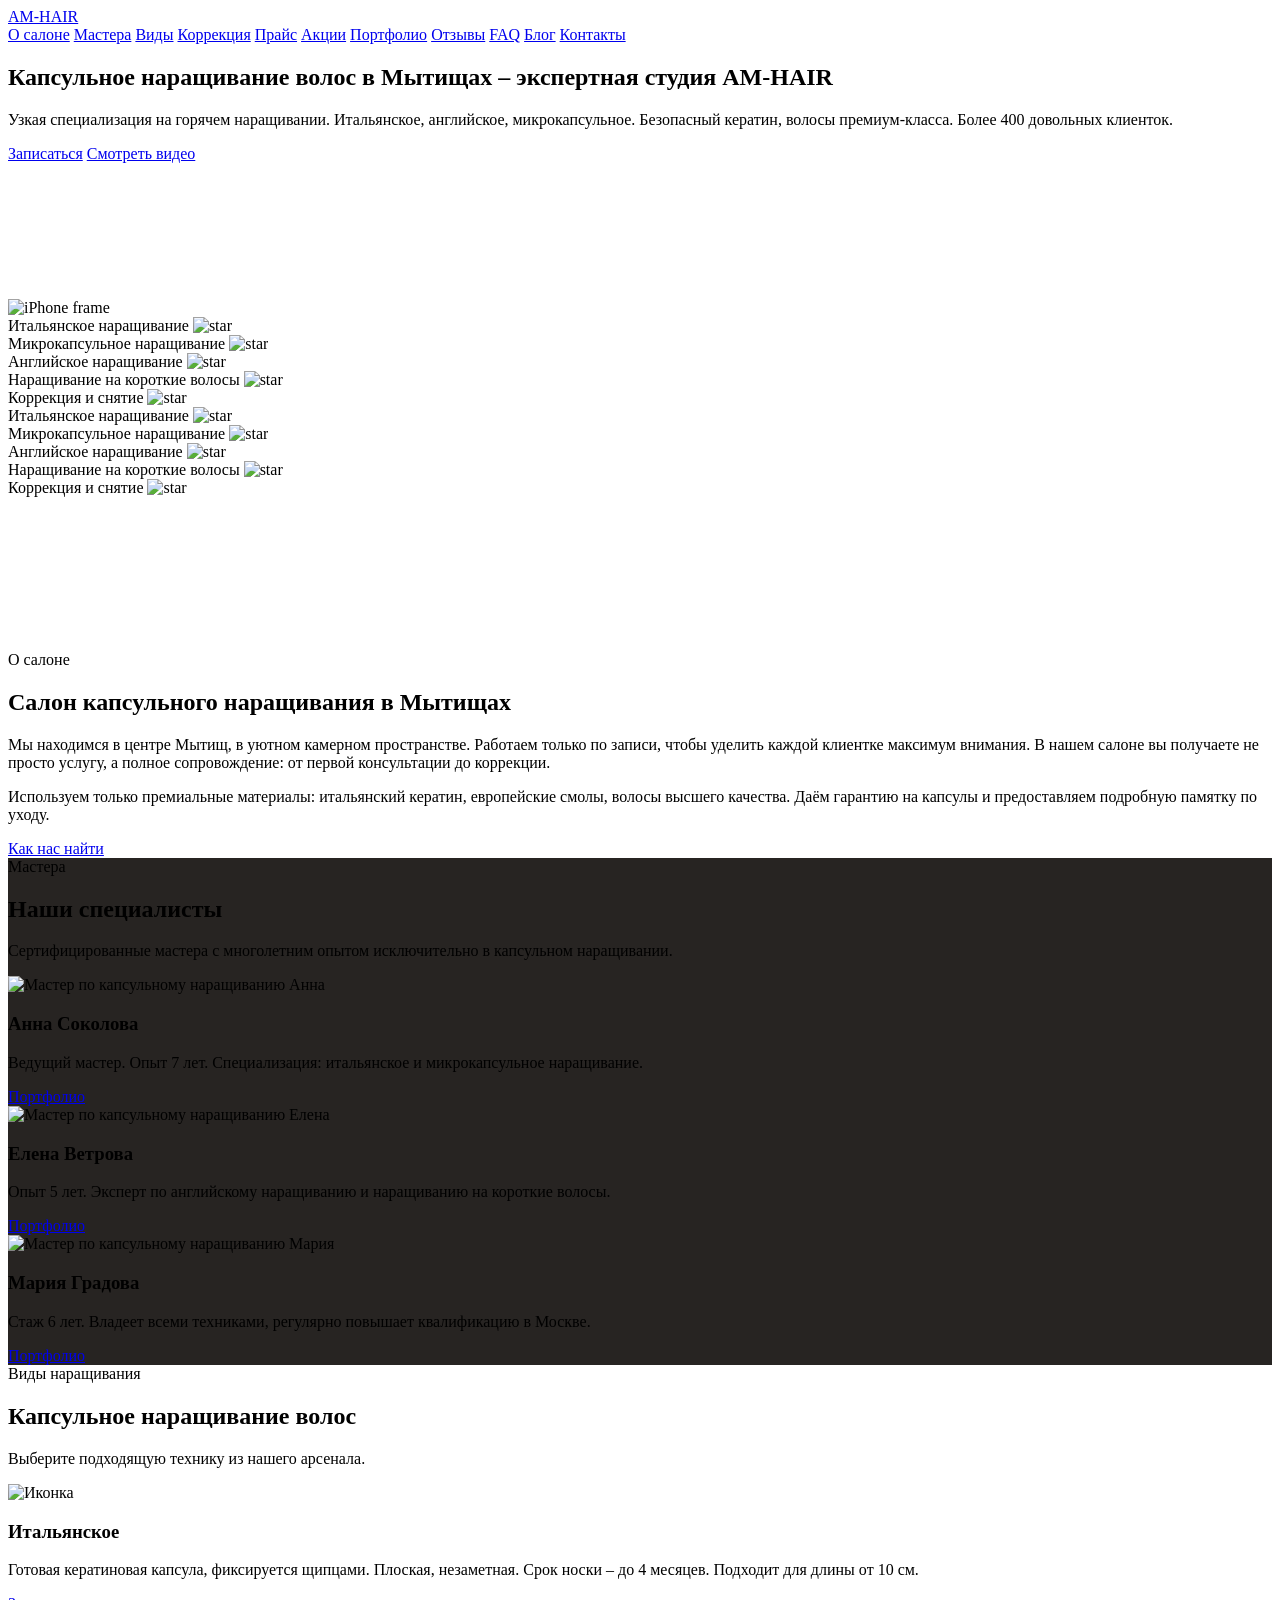
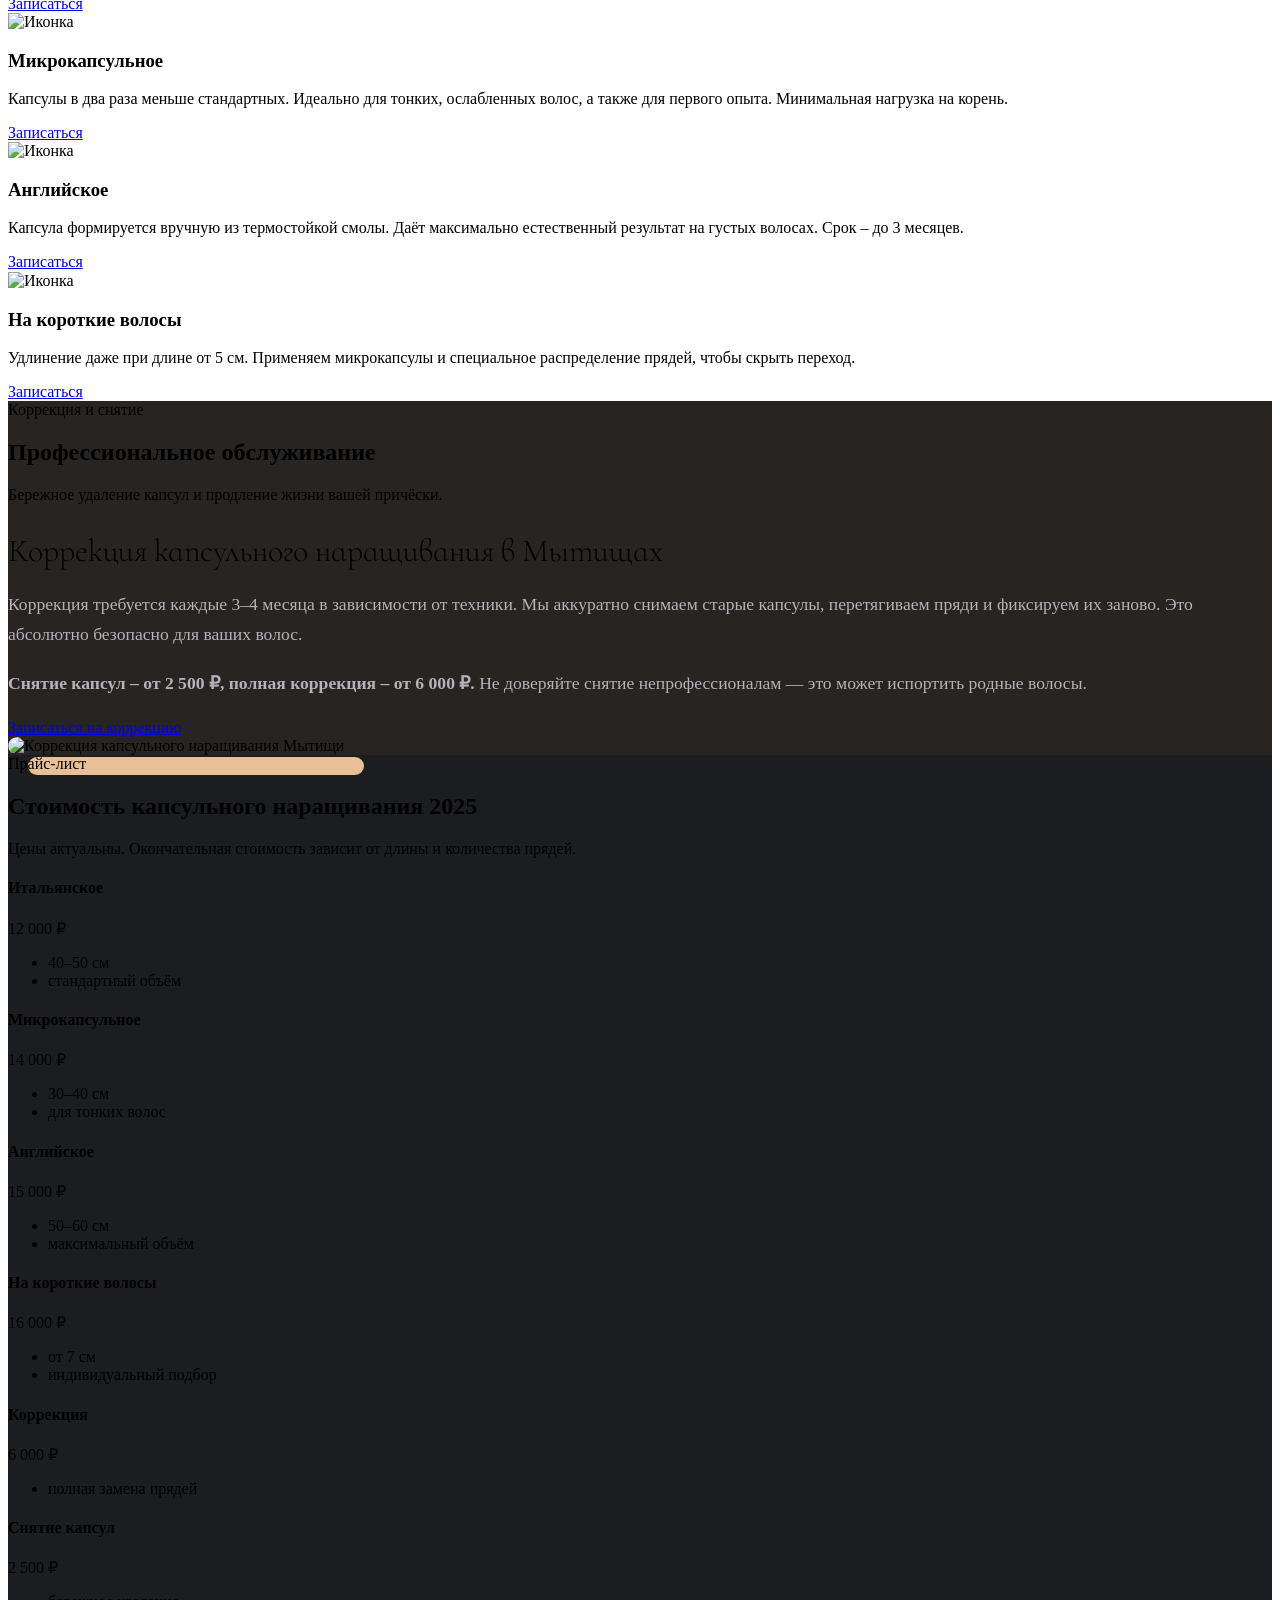
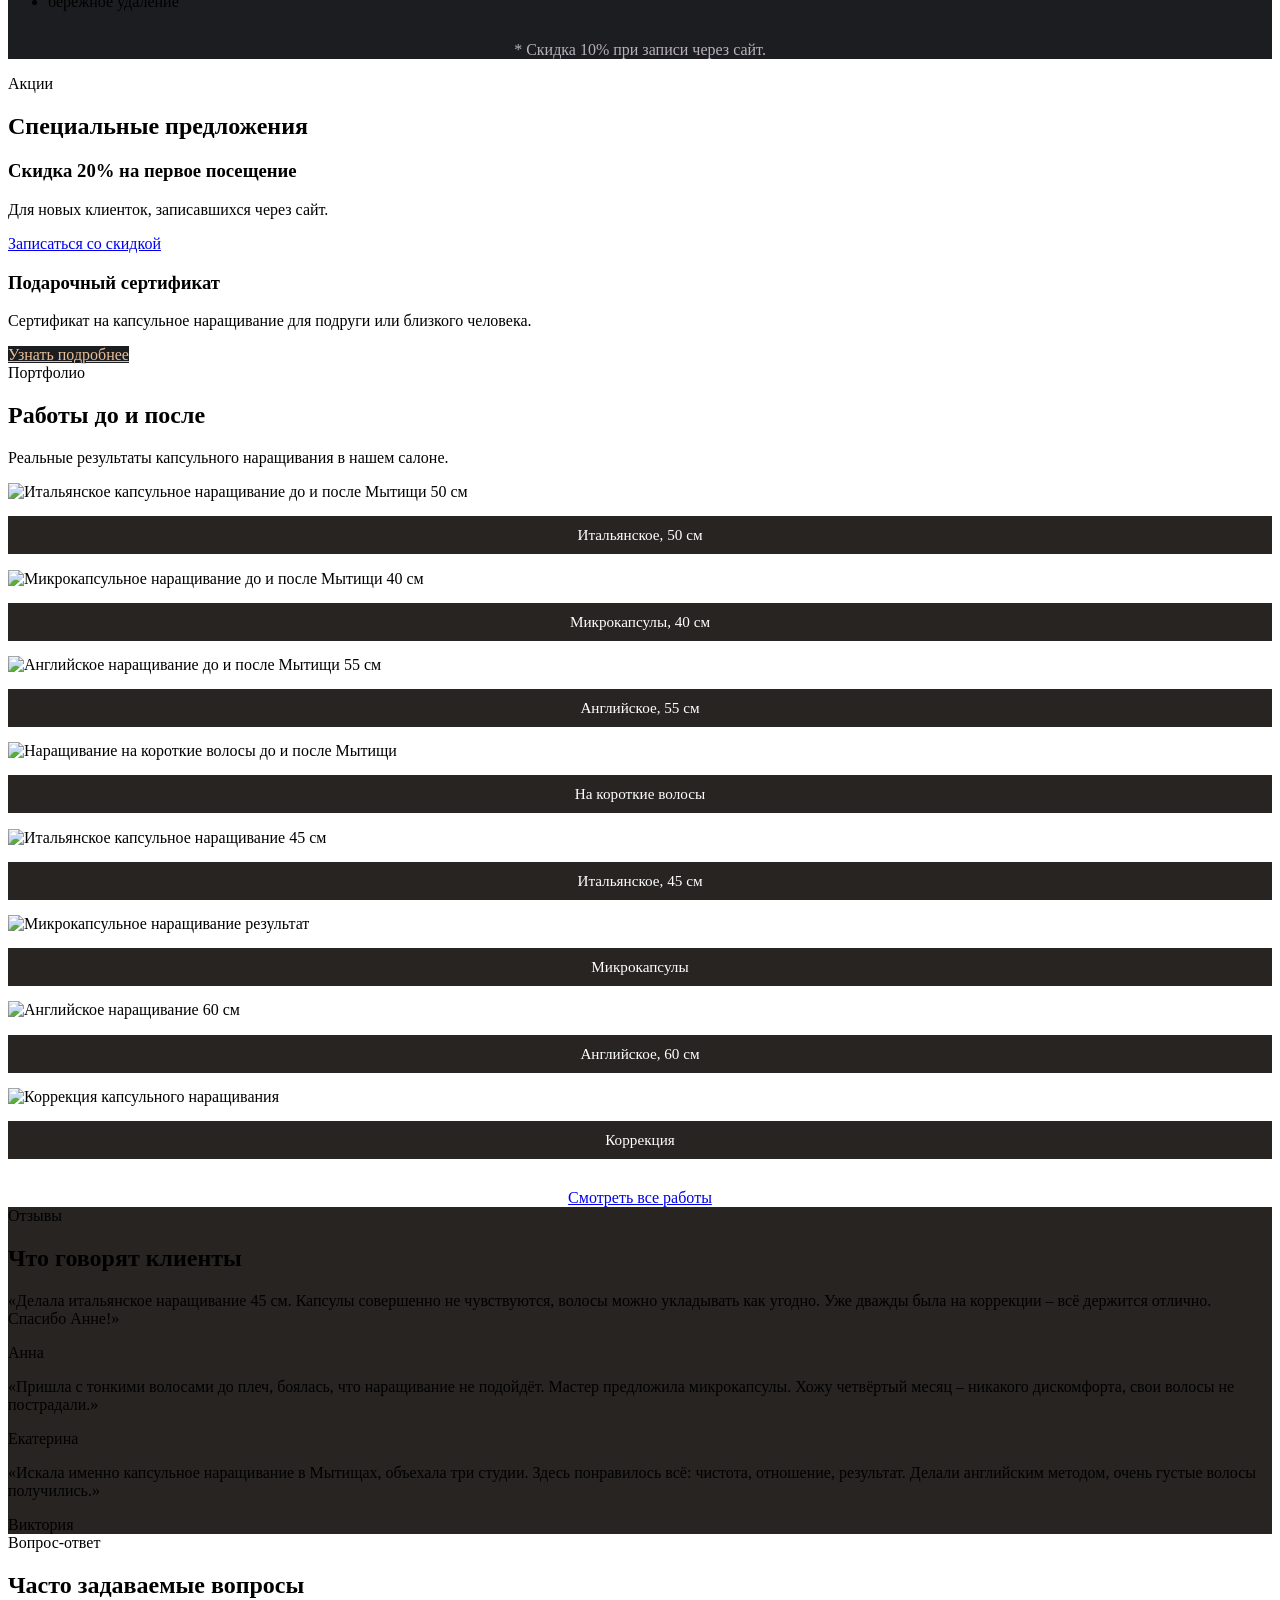
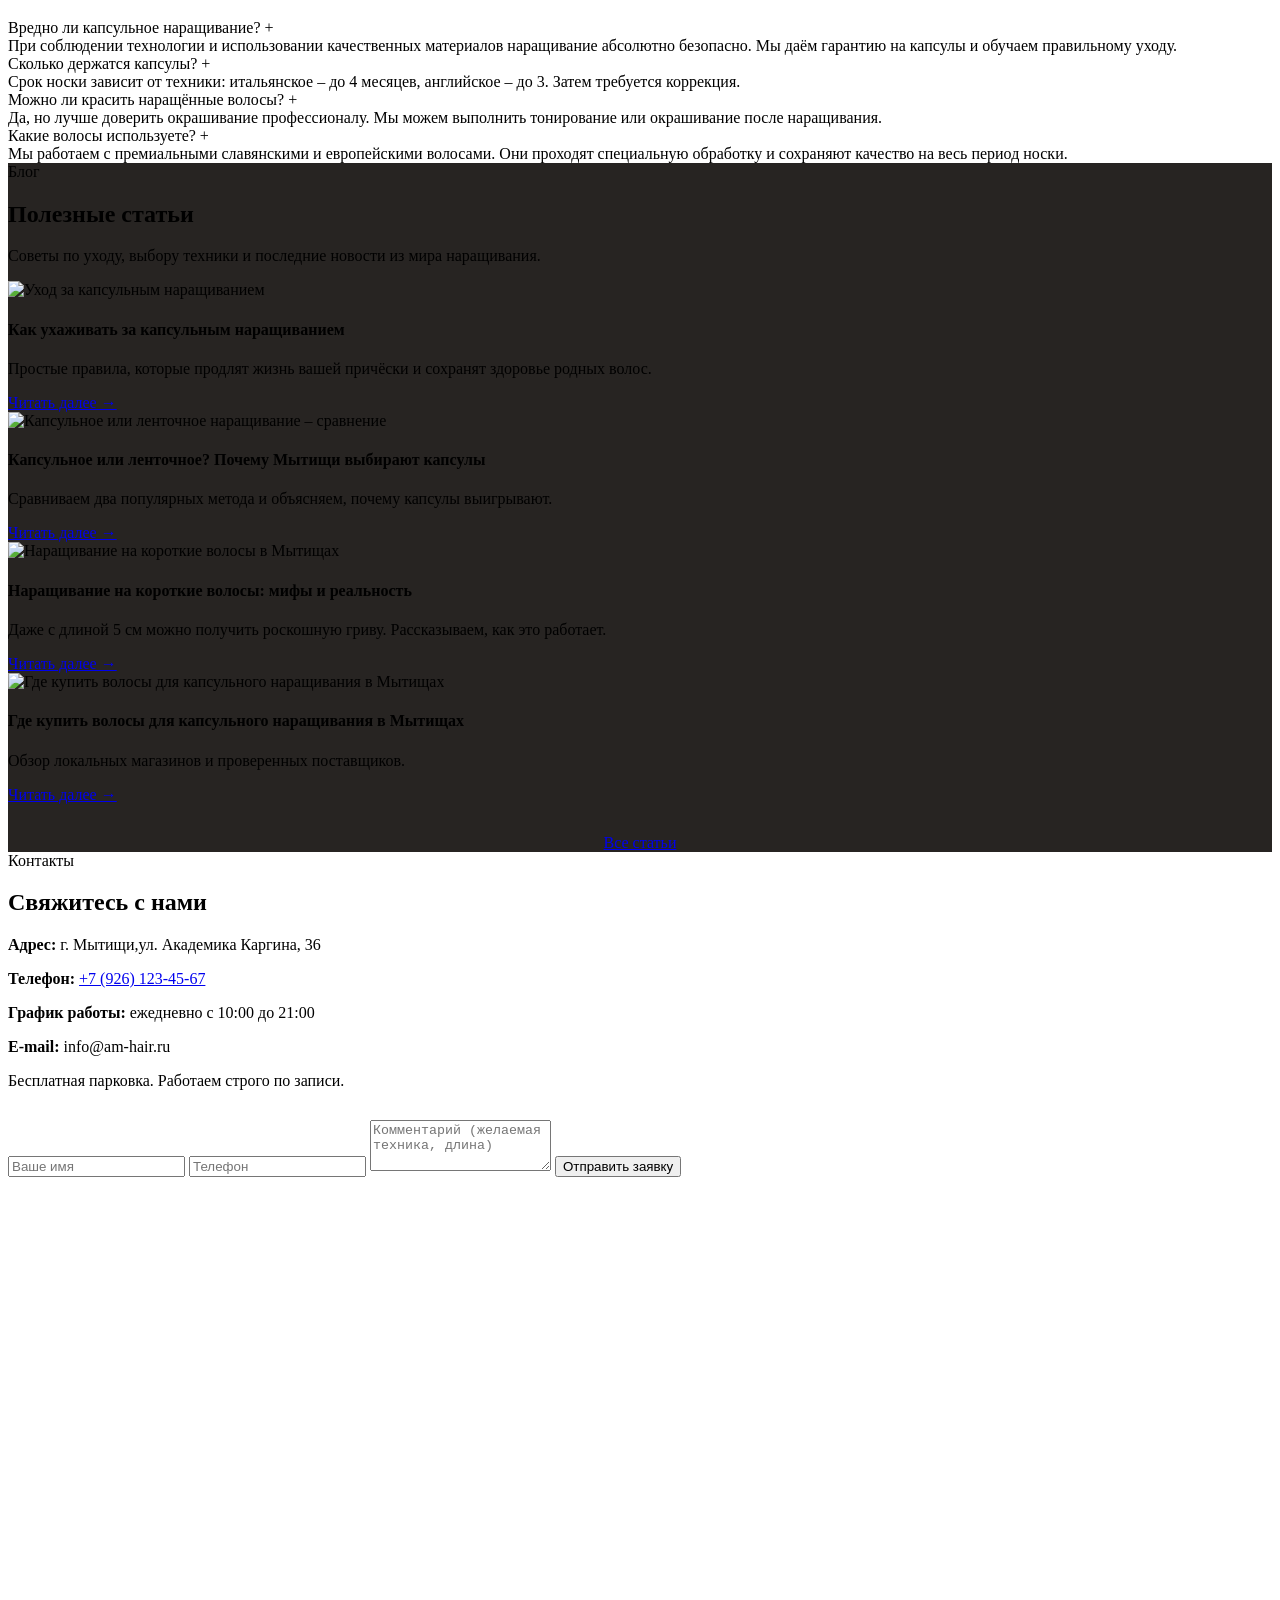
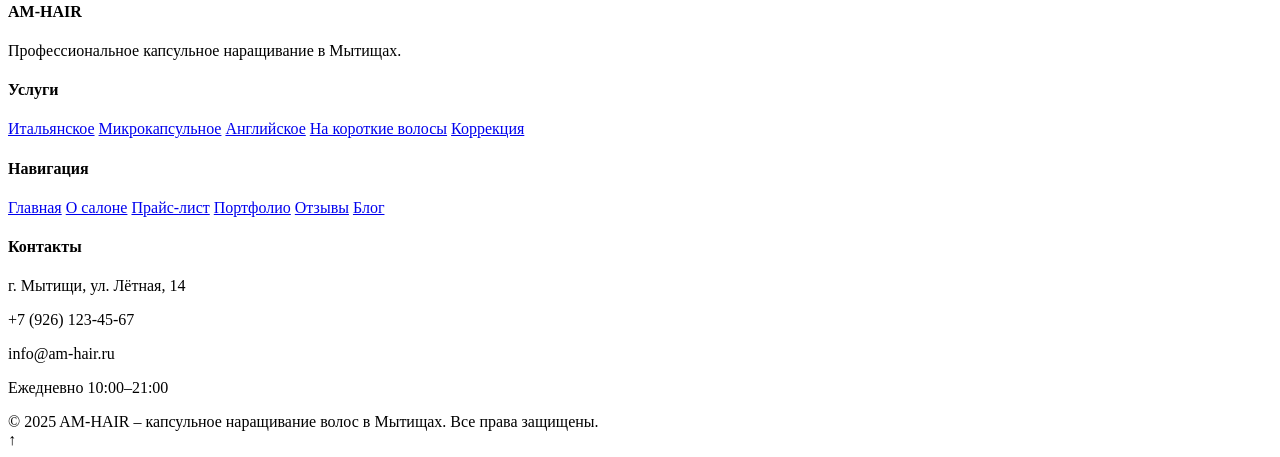
==== commit e6e45a1d: "Update index.html" ====
--- a/index.html
+++ b/index.html
@@ -9,6 +9,7 @@
   <meta name="description" content="Капсульное наращивание волос в Мытищах в студии AM-HAIR. Итальянское, микрокапсульное, английское наращивание. Мастера с опытом от 5 лет. Цены от 12 000 ₽. Портфолио, акции, блог. Запишитесь онлайн.">
   <meta name="robots" content="index, follow">
   <link rel="canonical" href="https://am-hair.ru/">
+  <base href="/AMHAIR/">
   
   <!-- Fonts (только Cormorant Infant с разными начертаниями) -->
   <link rel="preconnect" href="https://fonts.googleapis.com">
@@ -30,17 +31,17 @@
         <div></div><div></div><div></div>
       </div>
       <nav class="nav" id="nav">
-        <a href="/about.html">О салоне</a>
-        <a href="/masters.html">Мастера</a>
-        <a href="/types.html">Виды</a>
-        <a href="/correction.html">Коррекция</a>
-        <a href="/price.html">Прайс</a>
-        <a href="/promo.html">Акции</a>
-        <a href="/portfolio.html">Портфолио</a>
-        <a href="/reviews.html">Отзывы</a>
-        <a href="/faq.html">FAQ</a>
-        <a href="/blog.html">Блог</a>
-        <a href="/contacts.html">Контакты</a>
+        <a href="about.html">О салоне</a>
+        <a href="masters.html">Мастера</a>
+        <a href="types.html">Виды</a>
+        <a href="correction.html">Коррекция</a>
+        <a href="price.html">Прайс</a>
+        <a href="promo.html">Акции</a>
+        <a href="portfolio.html">Портфолио</a>
+        <a href="reviews.html">Отзывы</a>
+        <a href="faq.html">FAQ</a>
+        <a href="blog.html">Блог</a>
+        <a href="contacts.html">Контакты</a>
       </nav>
     </div>
   </header>
@@ -63,9 +64,9 @@
 
       <!-- Мокап iPhone с видео внутри -->
       <div class="iphone-mockup" data-aos="fade-left">
-        <img src="/img/iPhone 16 Pro Max.png" alt="iPhone frame" class="iphone-frame">
+        <img src="img/iPhone 16 Pro Max.png" alt="iPhone frame" class="iphone-frame">
         <video autoplay muted loop playsinline class="iphone-video">
-          <source src="/video/hero-video.mp4" type="video/mp4">
+          <source src="video/hero-video.mp4" type="video/mp4">
         </video>
       </div>
     </div>
@@ -74,16 +75,16 @@
   <!-- TICKER -->
   <div class="ticker">
     <div class="ticker-wrap">
-      <div class="ticker-item">Итальянское наращивание <img src="/img/star-10.svg" alt="star"></div>
-      <div class="ticker-item">Микрокапсульное наращивание <img src="/img/star-20.svg" alt="star"></div>
-      <div class="ticker-item">Английское наращивание <img src="/img/star-30.svg" alt="star"></div>
-      <div class="ticker-item">Наращивание на короткие волосы <img src="/img/star-40.svg" alt="star"></div>
-      <div class="ticker-item">Коррекция и снятие <img src="/img/star-50.svg" alt="star"></div>
-      <div class="ticker-item">Итальянское наращивание <img src="/img/star-10.svg" alt="star"></div>
-      <div class="ticker-item">Микрокапсульное наращивание <img src="/img/star-20.svg" alt="star"></div>
-      <div class="ticker-item">Английское наращивание <img src="/img/star-30.svg" alt="star"></div>
-      <div class="ticker-item">Наращивание на короткие волосы <img src="/img/star-40.svg" alt="star"></div>
-      <div class="ticker-item">Коррекция и снятие <img src="/img/star-50.svg" alt="star"></div>
+      <div class="ticker-item">Итальянское наращивание <img src="img/star-10.svg" alt="star"></div>
+      <div class="ticker-item">Микрокапсульное наращивание <img src="img/star-20.svg" alt="star"></div>
+      <div class="ticker-item">Английское наращивание <img src="img/star-30.svg" alt="star"></div>
+      <div class="ticker-item">Наращивание на короткие волосы <img src="img/star-40.svg" alt="star"></div>
+      <div class="ticker-item">Коррекция и снятие <img src="img/star-50.svg" alt="star"></div>
+      <div class="ticker-item">Итальянское наращивание <img src="img/star-10.svg" alt="star"></div>
+      <div class="ticker-item">Микрокапсульное наращивание <img src="img/star-20.svg" alt="star"></div>
+      <div class="ticker-item">Английское наращивание <img src="img/star-30.svg" alt="star"></div>
+      <div class="ticker-item">Наращивание на короткие волосы <img src="img/star-40.svg" alt="star"></div>
+      <div class="ticker-item">Коррекция и снятие <img src="img/star-50.svg" alt="star"></div>
     </div>
   </div>
 
@@ -92,7 +93,7 @@
     <div class="container about-grid">
       <div class="about-img" data-aos="fade-right" data-aos-duration="1000">
       <video autoplay muted loop playsinline>
-        <source src="/video/0604.mp4" type="video/mp4">
+        <source src="video/0604.mp4" type="video/mp4">
       </video>
     </div>
       <div class="about-text" data-aos="fade-left" data-aos-duration="1000">
@@ -115,19 +116,19 @@
       </div>
       <div class="masters-grid">
         <div class="master-card" data-aos="zoom-in" data-aos-delay="100">
-          <img src="/img/image1.png" alt="Мастер по капсульному наращиванию Анна">
+          <img src="img/image1.png" alt="Мастер по капсульному наращиванию Анна">
           <h3>Анна Соколова</h3>
           <p>Ведущий мастер. Опыт 7 лет. Специализация: итальянское и микрокапсульное наращивание.</p>
           <a href="#portfolio" class="btn btn-outline" style="margin-top:15px;">Портфолио</a>
         </div>
         <div class="master-card" data-aos="zoom-in" data-aos-delay="200">
-          <img src="/img/image2.png" alt="Мастер по капсульному наращиванию Елена">
+          <img src="img/image2.png" alt="Мастер по капсульному наращиванию Елена">
           <h3>Елена Ветрова</h3>
           <p>Опыт 5 лет. Эксперт по английскому наращиванию и наращиванию на короткие волосы.</p>
           <a href="#portfolio" class="btn btn-outline" style="margin-top:15px;">Портфолио</a>
         </div>
         <div class="master-card" data-aos="zoom-in" data-aos-delay="300">
-          <img src="/img/image3.png" alt="Мастер по капсульному наращиванию Мария">
+          <img src="img/image3.png" alt="Мастер по капсульному наращиванию Мария">
           <h3>Мария Градова</h3>
           <p>Стаж 6 лет. Владеет всеми техниками, регулярно повышает квалификацию в Москве.</p>
           <a href="#portfolio" class="btn btn-outline" style="margin-top:15px;">Портфолио</a>
@@ -146,25 +147,25 @@
       </div>
       <div class="services-grid">
         <div class="service-card" data-aos="flip-left" data-aos-delay="0">
-          <img src="/img/vector-10.svg" alt="Иконка">
+          <img src="img/vector-10.svg" alt="Иконка">
           <h3>Итальянское</h3>
           <p>Готовая кератиновая капсула, фиксируется щипцами. Плоская, незаметная. Срок носки – до 4 месяцев. Подходит для длины от 10 см.</p>
           <a href="#contacts" class="btn btn-primary" style="margin-top:15px;">Записаться</a>
         </div>
         <div class="service-card" data-aos="flip-left" data-aos-delay="100">
-          <img src="/img/vector-20.svg" alt="Иконка">
+          <img src="img/vector-20.svg" alt="Иконка">
           <h3>Микрокапсульное</h3>
           <p>Капсулы в два раза меньше стандартных. Идеально для тонких, ослабленных волос, а также для первого опыта. Минимальная нагрузка на корень.</p>
           <a href="#contacts" class="btn btn-primary" style="margin-top:15px;">Записаться</a>
         </div>
         <div class="service-card" data-aos="flip-left" data-aos-delay="200">
-          <img src="/img/vector-11.svg" alt="Иконка">
+          <img src="img/vector-11.svg" alt="Иконка">
           <h3>Английское</h3>
           <p>Капсула формируется вручную из термостойкой смолы. Даёт максимально естественный результат на густых волосах. Срок – до 3 месяцев.</p>
           <a href="#contacts" class="btn btn-primary" style="margin-top:15px;">Записаться</a>
         </div>
         <div class="service-card" data-aos="flip-left" data-aos-delay="300">
-          <img src="/img/vector-12.svg" alt="Иконка">
+          <img src="img/vector-12.svg" alt="Иконка">
           <h3>На короткие волосы</h3>
           <p>Удлинение даже при длине от 5 см. Применяем микрокапсулы и специальное распределение прядей, чтобы скрыть переход.</p>
           <a href="#contacts" class="btn btn-primary" style="margin-top:15px;">Записаться</a>
@@ -189,7 +190,7 @@
           <a href="#contacts" class="btn btn-primary">Записаться на коррекцию</a>
         </div>
         <div data-aos="fade-left" data-aos-duration="1000">
-          <img src="/img/snyatie.jpg" alt="Коррекция капсульного наращивания Мытищи" style="border-radius:12px; box-shadow:20px 20px 0 #e8bf96;">
+          <img src="img/snyatie.jpg" alt="Коррекция капсульного наращивания Мытищи" style="border-radius:12px; box-shadow:20px 20px 0 #e8bf96;">
         </div>
       </div>
     </div>
@@ -295,35 +296,35 @@
       </div>
       <div class="masonry">
         <div class="masonry-item" data-aos="zoom-in" data-aos-delay="100">
-          <img src="/img/_6650.png" alt="Итальянское капсульное наращивание до и после Мытищи 50 см">
+          <img src="img/_6650.png" alt="Итальянское капсульное наращивание до и после Мытищи 50 см">
           <p style="text-align:center; padding:10px; background:#272422; color:#fff; font-size:0.95rem;">Итальянское, 50 см</p>
         </div>
         <div class="masonry-item" data-aos="zoom-in" data-aos-delay="150">
-          <img src="/img/_39150.png" alt="Микрокапсульное наращивание до и после Мытищи 40 см">
+          <img src="img/_39150.png" alt="Микрокапсульное наращивание до и после Мытищи 40 см">
           <p style="text-align:center; padding:10px; background:#272422; color:#fff; font-size:0.95rem;">Микрокапсулы, 40 см</p>
         </div>
         <div class="masonry-item" data-aos="zoom-in" data-aos-delay="200">
-          <img src="/img/_4280.png" alt="Английское наращивание до и после Мытищи 55 см">
+          <img src="img/_4280.png" alt="Английское наращивание до и после Мытищи 55 см">
           <p style="text-align:center; padding:10px; background:#272422; color:#fff; font-size:0.95rem;">Английское, 55 см</p>
         </div>
         <div class="masonry-item" data-aos="zoom-in" data-aos-delay="250">
-          <img src="/img/_14140.png" alt="Наращивание на короткие волосы до и после Мытищи">
+          <img src="img/_14140.png" alt="Наращивание на короткие волосы до и после Мытищи">
           <p style="text-align:center; padding:10px; background:#272422; color:#fff; font-size:0.95rem;">На короткие волосы</p>
         </div>
         <div class="masonry-item" data-aos="zoom-in" data-aos-delay="300">
-          <img src="/img/_7040.png" alt="Итальянское капсульное наращивание 45 см">
+          <img src="img/_7040.png" alt="Итальянское капсульное наращивание 45 см">
           <p style="text-align:center; padding:10px; background:#272422; color:#fff; font-size:0.95rem;">Итальянское, 45 см</p>
         </div>
         <div class="masonry-item" data-aos="zoom-in" data-aos-delay="350">
-          <img src="/img/_539980.png" alt="Микрокапсульное наращивание результат">
+          <img src="img/_539980.png" alt="Микрокапсульное наращивание результат">
           <p style="text-align:center; padding:10px; background:#272422; color:#fff; font-size:0.95rem;">Микрокапсулы</p>
         </div>
         <div class="masonry-item" data-aos="zoom-in" data-aos-delay="400">
-          <img src="/img/_15770.png" alt="Английское наращивание 60 см">
+          <img src="img/_15770.png" alt="Английское наращивание 60 см">
           <p style="text-align:center; padding:10px; background:#272422; color:#fff; font-size:0.95rem;">Английское, 60 см</p>
         </div>
         <div class="masonry-item" data-aos="zoom-in" data-aos-delay="450">
-          <img src="/img/_277130.png" alt="Коррекция капсульного наращивания">
+          <img src="img/_277130.png" alt="Коррекция капсульного наращивания">
           <p style="text-align:center; padding:10px; background:#272422; color:#fff; font-size:0.95rem;">Коррекция</p>
         </div>
       </div>
@@ -406,7 +407,7 @@
       </div>
       <div class="blog-grid">
         <div class="blog-card" data-aos="fade-up" data-aos-delay="0">
-          <img src="/img/image-3860.png" alt="Уход за капсульным наращиванием">
+          <img src="img/image-3860.png" alt="Уход за капсульным наращиванием">
           <div class="blog-card-content">
             <h4>Как ухаживать за капсульным наращиванием</h4>
             <p>Простые правила, которые продлят жизнь вашей причёски и сохранят здоровье родных волос.</p>
@@ -414,7 +415,7 @@
           </div>
         </div>
         <div class="blog-card" data-aos="fade-up" data-aos-delay="100">
-          <img src="/img/image-3850.png" alt="Капсульное или ленточное наращивание – сравнение">
+          <img src="img/image-3850.png" alt="Капсульное или ленточное наращивание – сравнение">
           <div class="blog-card-content">
             <h4>Капсульное или ленточное? Почему Мытищи выбирают капсулы</h4>
             <p>Сравниваем два популярных метода и объясняем, почему капсулы выигрывают.</p>
@@ -422,7 +423,7 @@
           </div>
         </div>
         <div class="blog-card" data-aos="fade-up" data-aos-delay="200">
-          <img src="/img/image-3840.png" alt="Наращивание на короткие волосы в Мытищах">
+          <img src="img/image-3840.png" alt="Наращивание на короткие волосы в Мытищах">
           <div class="blog-card-content">
             <h4>Наращивание на короткие волосы: мифы и реальность</h4>
             <p>Даже с длиной 5 см можно получить роскошную гриву. Рассказываем, как это работает.</p>
@@ -430,7 +431,7 @@
           </div>
         </div>
         <div class="blog-card" data-aos="fade-up" data-aos-delay="300">
-          <img src="/img/image-3830.png" alt="Где купить волосы для капсульного наращивания в Мытищах">
+          <img src="img/image-3830.png" alt="Где купить волосы для капсульного наращивания в Мытищах">
           <div class="blog-card-content">
             <h4>Где купить волосы для капсульного наращивания в Мытищах</h4>
             <p>Обзор локальных магазинов и проверенных поставщиков.</p>
@@ -675,4 +676,4 @@
   </script>
 
 </body>
-</html>+</html>
